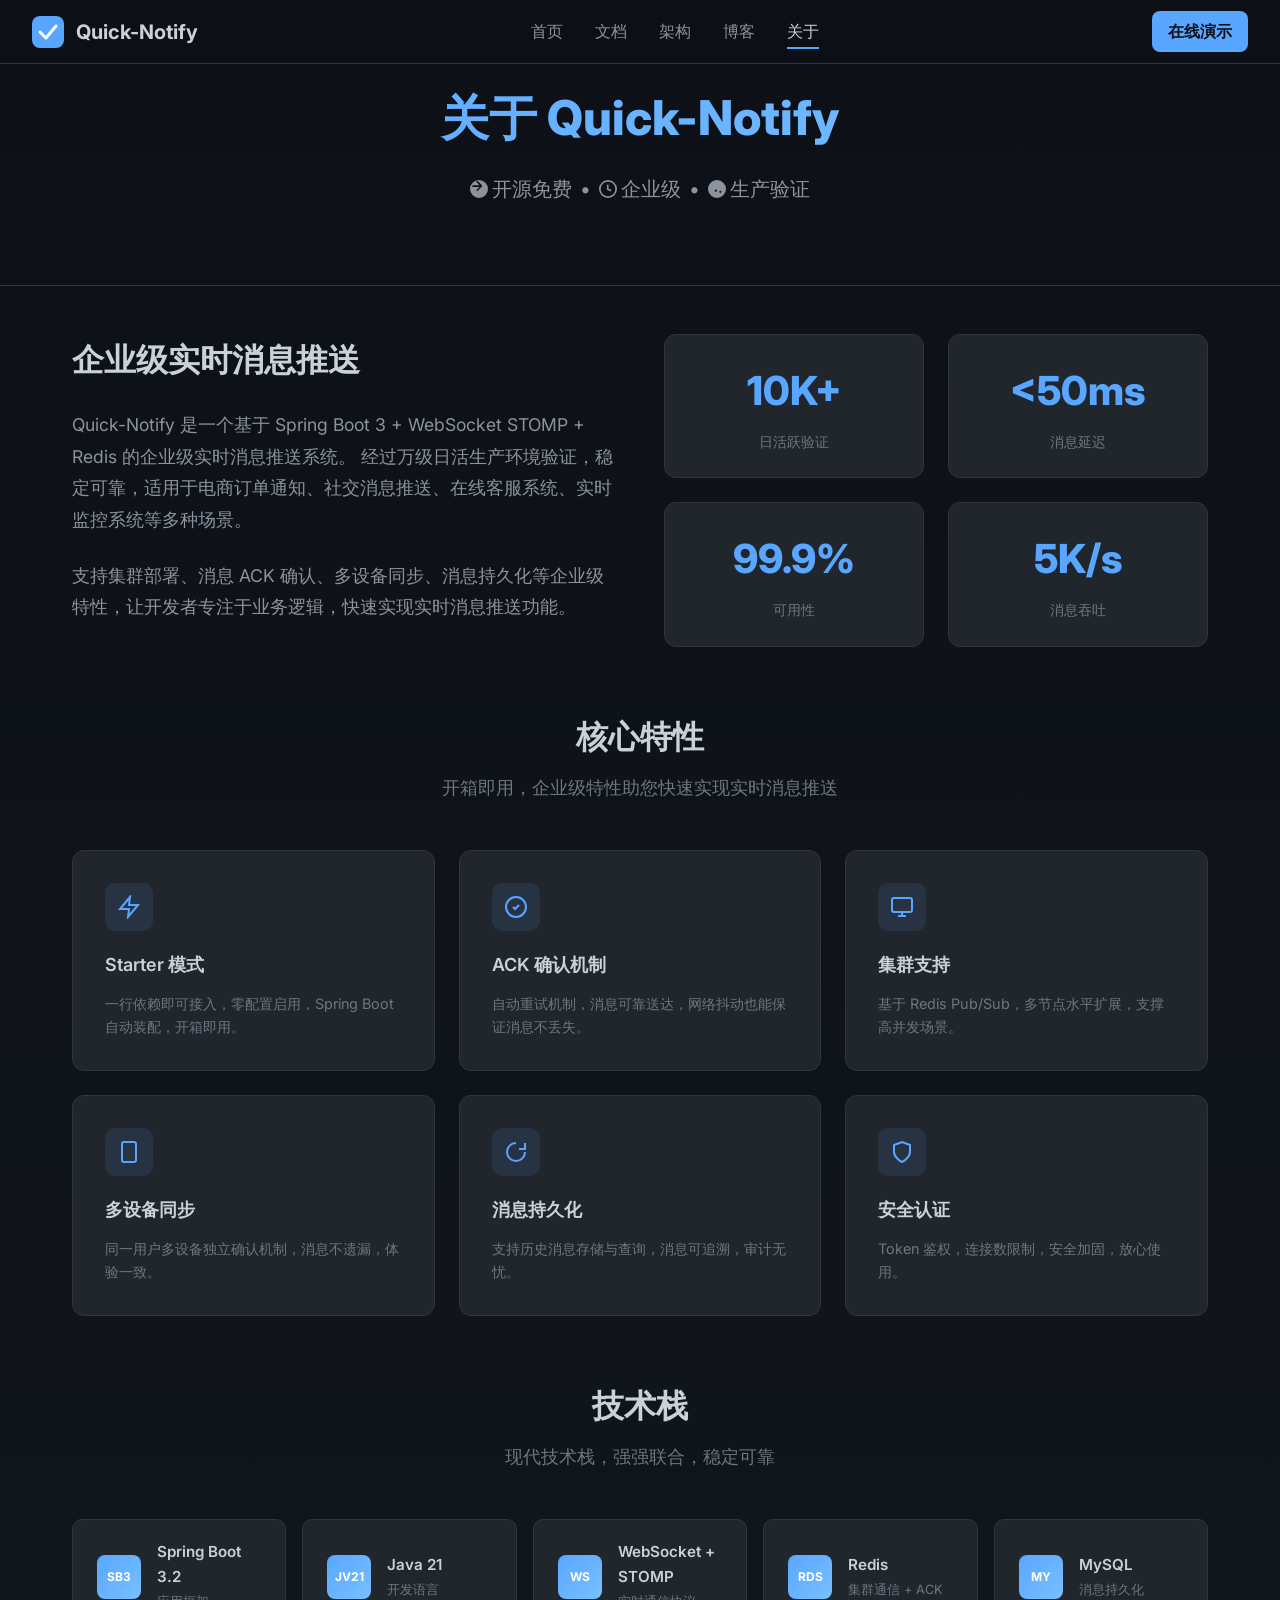
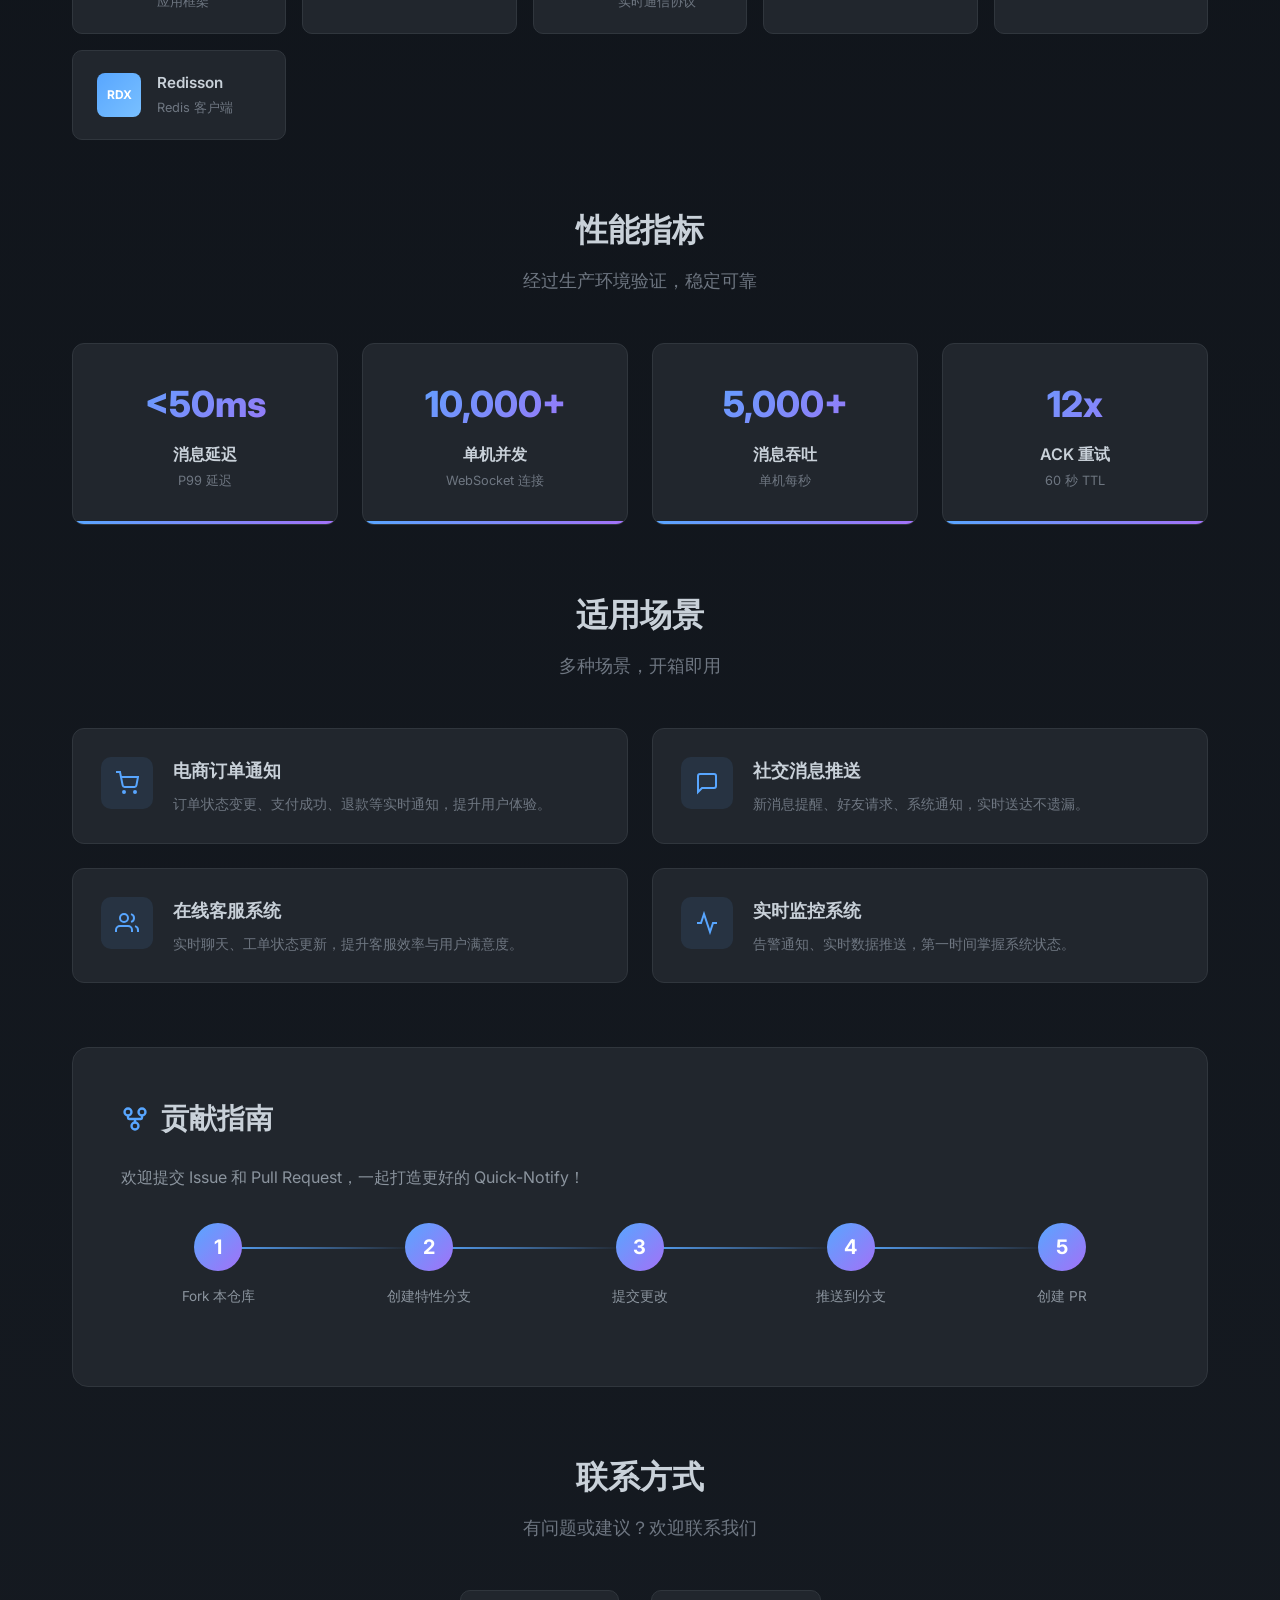
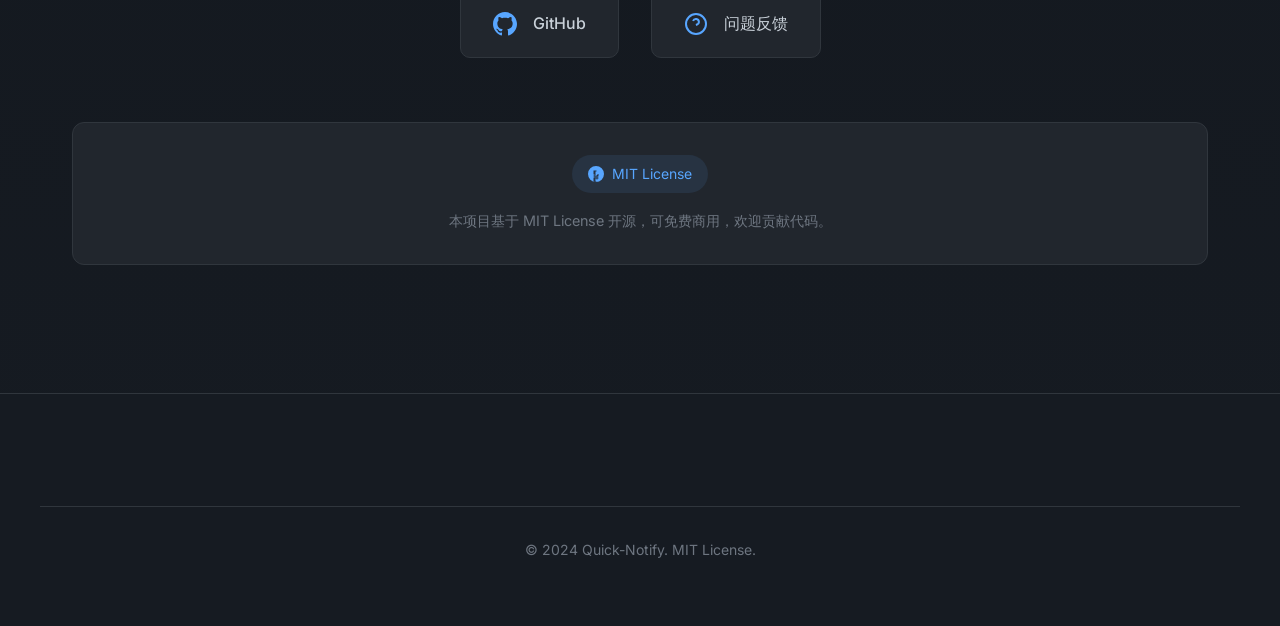
==== website/about.html @ b6212d9e "feat: 官网搭建." ====
<!DOCTYPE html>
<html lang="zh-CN">
<head>
    <meta charset="UTF-8">
    <meta name="viewport" content="width=device-width, initial-scale=1.0">
    <title>关于 - Quick-Notify</title>
    <meta name="description" content="了解 Quick-Notify 项目介绍、技术栈和贡献指南。">
    <link rel="preconnect" href="https://fonts.googleapis.com">
    <link rel="preconnect" href="https://fonts.gstatic.com" crossorigin>
    <link href="https://fonts.googleapis.com/css2?family=Inter:wght@400;500;600;700;800&display=swap" rel="stylesheet">
    <link rel="stylesheet" href="styles.css">
    <style>
        /* About Page Specific Styles */
        .about-hero {
            text-align: center;
            padding: 5rem 2rem;
            background: linear-gradient(135deg, var(--hero-bg) 0%, rgba(88, 166, 255, 0.1) 100%);
            border-bottom: 1px solid var(--border);
            margin-bottom: 3rem;
        }

        .about-hero h1 {
            font-size: 3rem;
            font-weight: 800;
            margin-bottom: 1rem;
            background: linear-gradient(135deg, var(--accent) 0%, #79c0ff 100%);
            -webkit-background-clip: text;
            -webkit-text-fill-color: transparent;
            background-clip: text;
        }

        .about-hero .subtitle {
            font-size: 1.25rem;
            color: var(--text-secondary);
            display: flex;
            align-items: center;
            justify-content: center;
            gap: 0.5rem;
        }

        .about-hero .subtitle span {
            display: inline-flex;
            align-items: center;
            gap: 0.25rem;
        }

        .about-main {
            max-width: 1200px;
            margin: 0 auto;
            padding: 0 2rem 4rem;
        }

        /* Intro Section */
        .intro-section {
            display: grid;
            grid-template-columns: 1fr 1fr;
            gap: 3rem;
            margin-bottom: 4rem;
            align-items: center;
        }

        .intro-text h2 {
            font-size: 2rem;
            font-weight: 700;
            margin-bottom: 1.5rem;
            color: var(--text-primary);
        }

        .intro-text p {
            font-size: 1.1rem;
            line-height: 1.8;
            color: var(--text-secondary);
            margin-bottom: 1.5rem;
        }

        .intro-stats {
            display: grid;
            grid-template-columns: repeat(2, 1fr);
            gap: 1.5rem;
        }

        .stat-card {
            background: var(--card-bg);
            border: 1px solid var(--border);
            border-radius: 12px;
            padding: 1.5rem;
            text-align: center;
            transition: all 0.3s ease;
        }

        .stat-card:hover {
            border-color: var(--accent);
            transform: translateY(-4px);
            box-shadow: 0 8px 30px rgba(0, 0, 0, 0.3);
        }

        .stat-value {
            font-size: 2.5rem;
            font-weight: 800;
            color: var(--accent);
            margin-bottom: 0.5rem;
        }

        .stat-label {
            font-size: 0.875rem;
            color: var(--text-muted);
        }

        /* Section Headers */
        .section-header {
            text-align: center;
            margin-bottom: 3rem;
        }

        .section-header h2 {
            font-size: 2rem;
            font-weight: 700;
            margin-bottom: 0.75rem;
        }

        .section-header p {
            color: var(--text-muted);
            font-size: 1.1rem;
        }

        /* Features Grid */
        .features-grid {
            display: grid;
            grid-template-columns: repeat(auto-fit, minmax(280px, 1fr));
            gap: 1.5rem;
            margin-bottom: 4rem;
        }

        .feature-card {
            background: var(--card-bg);
            border: 1px solid var(--border);
            border-radius: 12px;
            padding: 2rem;
            transition: all 0.3s ease;
            position: relative;
            overflow: hidden;
        }

        .feature-card::before {
            content: '';
            position: absolute;
            top: 0;
            left: 0;
            right: 0;
            height: 3px;
            background: linear-gradient(90deg, var(--accent), #79c0ff);
            opacity: 0;
            transition: opacity 0.3s ease;
        }

        .feature-card:hover {
            border-color: var(--accent);
            transform: translateY(-4px);
            box-shadow: 0 12px 40px rgba(0, 0, 0, 0.3);
        }

        .feature-card:hover::before {
            opacity: 1;
        }

        .feature-icon {
            width: 48px;
            height: 48px;
            border-radius: 10px;
            background: rgba(88, 166, 255, 0.1);
            display: flex;
            align-items: center;
            justify-content: center;
            margin-bottom: 1.25rem;
            color: var(--accent);
        }

        .feature-card h3 {
            font-size: 1.125rem;
            font-weight: 600;
            margin-bottom: 0.75rem;
            color: var(--text-primary);
        }

        .feature-card p {
            font-size: 0.9rem;
            color: var(--text-muted);
            line-height: 1.6;
        }

        /* Tech Stack */
        .tech-section {
            margin-bottom: 4rem;
        }

        .tech-grid {
            display: grid;
            grid-template-columns: repeat(auto-fit, minmax(200px, 1fr));
            gap: 1rem;
        }

        .tech-item {
            display: flex;
            align-items: center;
            gap: 1rem;
            padding: 1.25rem 1.5rem;
            background: var(--card-bg);
            border: 1px solid var(--border);
            border-radius: 10px;
            transition: all 0.2s ease;
        }

        .tech-item:hover {
            border-color: var(--accent);
            background: rgba(88, 166, 255, 0.05);
        }

        .tech-badge {
            width: 44px;
            height: 44px;
            border-radius: 8px;
            display: flex;
            align-items: center;
            justify-content: center;
            font-weight: 700;
            font-size: 0.75rem;
            background: linear-gradient(135deg, var(--accent) 0%, #79c0ff 100%);
            color: white;
        }

        .tech-info {
            flex: 1;
        }

        .tech-name {
            font-weight: 600;
            font-size: 0.95rem;
            color: var(--text-primary);
            margin-bottom: 0.2rem;
        }

        .tech-desc {
            font-size: 0.8rem;
            color: var(--text-muted);
        }

        /* Metrics */
        .metrics-grid {
            display: grid;
            grid-template-columns: repeat(4, 1fr);
            gap: 1.5rem;
            margin-bottom: 4rem;
        }

        .metric-card {
            background: var(--card-bg);
            border: 1px solid var(--border);
            border-radius: 12px;
            padding: 2rem;
            text-align: center;
            position: relative;
            overflow: hidden;
        }

        .metric-card::after {
            content: '';
            position: absolute;
            bottom: 0;
            left: 0;
            right: 0;
            height: 3px;
            background: linear-gradient(90deg, var(--accent), #a371f7);
        }

        .metric-value {
            font-size: 2.25rem;
            font-weight: 800;
            margin-bottom: 0.5rem;
            background: linear-gradient(135deg, var(--accent) 0%, #a371f7 100%);
            -webkit-background-clip: text;
            -webkit-text-fill-color: transparent;
            background-clip: text;
        }

        .metric-label {
            font-size: 1rem;
            font-weight: 600;
            color: var(--text-primary);
            margin-bottom: 0.25rem;
        }

        .metric-desc {
            font-size: 0.8rem;
            color: var(--text-muted);
        }

        /* Use Cases */
        .usecase-grid {
            display: grid;
            grid-template-columns: repeat(2, 1fr);
            gap: 1.5rem;
            margin-bottom: 4rem;
        }

        .usecase-card {
            display: flex;
            gap: 1.25rem;
            padding: 1.75rem;
            background: var(--card-bg);
            border: 1px solid var(--border);
            border-radius: 12px;
            transition: all 0.3s ease;
        }

        .usecase-card:hover {
            border-color: var(--accent);
            transform: translateX(8px);
        }

        .usecase-icon {
            width: 52px;
            height: 52px;
            border-radius: 10px;
            background: rgba(88, 166, 255, 0.1);
            display: flex;
            align-items: center;
            justify-content: center;
            flex-shrink: 0;
            color: var(--accent);
        }

        .usecase-content h3 {
            font-size: 1.1rem;
            font-weight: 600;
            margin-bottom: 0.5rem;
            color: var(--text-primary);
        }

        .usecase-content p {
            font-size: 0.9rem;
            color: var(--text-muted);
            line-height: 1.5;
        }

        /* Contribute Section */
        .contribute-section {
            background: var(--card-bg);
            border: 1px solid var(--border);
            border-radius: 16px;
            padding: 3rem;
            margin-bottom: 4rem;
        }

        .contribute-section h2 {
            font-size: 1.75rem;
            font-weight: 700;
            margin-bottom: 1.5rem;
            display: flex;
            align-items: center;
            gap: 0.75rem;
        }

        .contribute-section h2 svg {
            color: var(--accent);
        }

        .contribute-steps {
            display: grid;
            grid-template-columns: repeat(5, 1fr);
            gap: 1rem;
            margin: 2rem 0;
        }

        .step {
            text-align: center;
            position: relative;
        }

        .step:not(:last-child)::after {
            content: '';
            position: absolute;
            top: 24px;
            right: -50%;
            width: 100%;
            height: 2px;
            background: linear-gradient(90deg, var(--accent), transparent);
        }

        .step-number {
            width: 48px;
            height: 48px;
            border-radius: 50%;
            background: linear-gradient(135deg, var(--accent), #a371f7);
            color: white;
            font-weight: 700;
            font-size: 1.25rem;
            display: flex;
            align-items: center;
            justify-content: center;
            margin: 0 auto 1rem;
            position: relative;
            z-index: 1;
        }

        .step-text {
            font-size: 0.85rem;
            color: var(--text-secondary);
            line-height: 1.4;
        }

        /* Contact */
        .contact-section {
            display: flex;
            justify-content: center;
            gap: 2rem;
            margin-bottom: 4rem;
        }

        .contact-card {
            display: flex;
            align-items: center;
            gap: 1rem;
            padding: 1.25rem 2rem;
            background: var(--card-bg);
            border: 1px solid var(--border);
            border-radius: 10px;
            text-decoration: none;
            transition: all 0.3s ease;
        }

        .contact-card:hover {
            border-color: var(--accent);
            transform: translateY(-4px);
            box-shadow: 0 8px 30px rgba(0, 0, 0, 0.3);
        }

        .contact-card svg {
            color: var(--accent);
            width: 24px;
            height: 24px;
        }

        .contact-card span {
            font-weight: 500;
            color: var(--text-primary);
        }

        /* License */
        .license-section {
            text-align: center;
            padding: 2rem;
            background: var(--card-bg);
            border: 1px solid var(--border);
            border-radius: 12px;
        }

        .license-badge {
            display: inline-flex;
            align-items: center;
            gap: 0.5rem;
            padding: 0.5rem 1rem;
            background: rgba(88, 166, 255, 0.1);
            border-radius: 20px;
            font-size: 0.875rem;
            color: var(--accent);
            margin-bottom: 1rem;
        }

        .license-section p {
            color: var(--text-muted);
            font-size: 0.9rem;
        }

        @media (max-width: 768px) {
            .intro-section {
                grid-template-columns: 1fr;
            }
            .metrics-grid {
                grid-template-columns: repeat(2, 1fr);
            }
            .contribute-steps {
                grid-template-columns: 1fr;
                gap: 1.5rem;
            }
            .step:not(:last-child)::after {
                display: none;
            }
            .usecase-grid {
                grid-template-columns: 1fr;
            }
        }
    </style>
</head>
<body>
    <!-- Navigation -->
    <nav class="navbar">
        <a href="/" class="nav-brand">
            <svg viewBox="0 0 32 32" fill="none" xmlns="http://www.w3.org/2000/svg">
                <rect width="32" height="32" rx="8" fill="#58a6ff"/>
                <path d="M8 16L14 22L24 10" stroke="white" stroke-width="3" stroke-linecap="round" stroke-linejoin="round"/>
            </svg>
            Quick-Notify
        </a>
        <ul class="nav-links">
            <li><a href="/">首页</a></li>
            <li><a href="/docs">文档</a></li>
            <li><a href="/architecture">架构</a></li>
            <li><a href="/blog">博客</a></li>
            <li><a href="/about" class="active">关于</a></li>
        </ul>
        <a href="/demo" class="btn btn-primary nav-cta">在线演示</a>
    </nav>

    <!-- About Hero -->
    <section class="about-hero">
        <h1>关于 Quick-Notify</h1>
        <div class="subtitle">
            <span>
                <svg width="18" height="18" viewBox="0 0 16 16" fill="currentColor">
                    <path d="M8 0a8 8 0 1 1 0 16A8 8 0 0 1 8 0ZM5.78 8.75a.75.75 0 0 0 1.284.53l3.5-3.5a.75.75 0 0 0 0-1.06l-3.5-3.5a.75.75 0 1 0-1.06 1.06l2.47 2.47H2.75a.75.75 0 0 0 0 1.5h5.72l-2.47 2.47a.75.75 0 0 0 .53 1.28Z"/>
                </svg>
                开源免费
            </span>
            <span>•</span>
            <span>
                <svg width="18" height="18" viewBox="0 0 16 16" fill="currentColor">
                    <path d="M8 0a8 8 0 1 1 0 16A8 8 0 0 1 8 0ZM1.5 8a6.5 6.5 0 1 0 13 0 6.5 6.5 0 0 0-13 0Zm7-3.25v2.992l2.028.812a.75.75 0 0 1-.557 1.392l-2.5-1A.751.751 0 0 1 7 8.25v-3.5a.75.75 0 0 1 1.5 0Z"/>
                </svg>
                企业级
            </span>
            <span>•</span>
            <span>
                <svg width="18" height="18" viewBox="0 0 16 16" fill="currentColor">
                    <path d="M8 8a1.5 1.5 0 1 0 0-3 1.5 1.5 0 0 0 0 3ZM8 0a8 8 0 1 0 0 16A8 8 0 0 0 8 0Zm-2 9.5a1 1 0 1 1 2 0 1 1 0 0 1-2 0Zm5 2a1 1 0 1 1 0-2 1 1 0 0 1 0 2Z"/>
                </svg>
                生产验证
            </span>
        </div>
    </section>

    <div class="about-main">
        <!-- Project Introduction -->
        <section class="intro-section">
            <div class="intro-text">
                <h2>企业级实时消息推送</h2>
                <p>
                    Quick-Notify 是一个基于 Spring Boot 3 + WebSocket STOMP + Redis 的企业级实时消息推送系统。
                    经过万级日活生产环境验证，稳定可靠，适用于电商订单通知、社交消息推送、在线客服系统、实时监控系统等多种场景。
                </p>
                <p>
                    支持集群部署、消息 ACK 确认、多设备同步、消息持久化等企业级特性，让开发者专注于业务逻辑，快速实现实时消息推送功能。
                </p>
            </div>
            <div class="intro-stats">
                <div class="stat-card">
                    <div class="stat-value">10K+</div>
                    <div class="stat-label">日活跃验证</div>
                </div>
                <div class="stat-card">
                    <div class="stat-value">&lt;50ms</div>
                    <div class="stat-label">消息延迟</div>
                </div>
                <div class="stat-card">
                    <div class="stat-value">99.9%</div>
                    <div class="stat-label">可用性</div>
                </div>
                <div class="stat-card">
                    <div class="stat-value">5K/s</div>
                    <div class="stat-label">消息吞吐</div>
                </div>
            </div>
        </section>

        <!-- Core Features -->
        <section class="section-header">
            <h2>核心特性</h2>
            <p>开箱即用，企业级特性助您快速实现实时消息推送</p>
        </section>
        <div class="features-grid">
            <div class="feature-card">
                <div class="feature-icon">
                    <svg width="24" height="24" viewBox="0 0 24 24" fill="none" stroke="currentColor" stroke-width="2">
                        <path d="M13 2L3 14h9l-1 8 10-12h-9l1-8z"/>
                    </svg>
                </div>
                <h3>Starter 模式</h3>
                <p>一行依赖即可接入，零配置启用，Spring Boot 自动装配，开箱即用。</p>
            </div>
            <div class="feature-card">
                <div class="feature-icon">
                    <svg width="24" height="24" viewBox="0 0 24 24" fill="none" stroke="currentColor" stroke-width="2">
                        <path d="M9 12l2 2 4-4"/>
                        <circle cx="12" cy="12" r="10"/>
                    </svg>
                </div>
                <h3>ACK 确认机制</h3>
                <p>自动重试机制，消息可靠送达，网络抖动也能保证消息不丢失。</p>
            </div>
            <div class="feature-card">
                <div class="feature-icon">
                    <svg width="24" height="24" viewBox="0 0 24 24" fill="none" stroke="currentColor" stroke-width="2">
                        <rect x="2" y="3" width="20" height="14" rx="2"/>
                        <path d="M8 21h8M12 17v4"/>
                    </svg>
                </div>
                <h3>集群支持</h3>
                <p>基于 Redis Pub/Sub，多节点水平扩展，支撑高并发场景。</p>
            </div>
            <div class="feature-card">
                <div class="feature-icon">
                    <svg width="24" height="24" viewBox="0 0 24 24" fill="none" stroke="currentColor" stroke-width="2">
                        <rect x="5" y="2" width="14" height="20" rx="2"/>
                        <path d="M12 18h.01"/>
                    </svg>
                </div>
                <h3>多设备同步</h3>
                <p>同一用户多设备独立确认机制，消息不遗漏，体验一致。</p>
            </div>
            <div class="feature-card">
                <div class="feature-icon">
                    <svg width="24" height="24" viewBox="0 0 24 24" fill="none" stroke="currentColor" stroke-width="2">
                        <path d="M21 12a9 9 0 1 1-9-9"/>
                        <path d="M21 3v6h-6"/>
                    </svg>
                </div>
                <h3>消息持久化</h3>
                <p>支持历史消息存储与查询，消息可追溯，审计无忧。</p>
            </div>
            <div class="feature-card">
                <div class="feature-icon">
                    <svg width="24" height="24" viewBox="0 0 24 24" fill="none" stroke="currentColor" stroke-width="2">
                        <path d="M12 22s8-4 8-10V5l-8-3-8 3v7c0 6 8 10 8 10z"/>
                    </svg>
                </div>
                <h3>安全认证</h3>
                <p>Token 鉴权，连接数限制，安全加固，放心使用。</p>
            </div>
        </div>

        <!-- Tech Stack -->
        <section class="tech-section">
            <section class="section-header">
                <h2>技术栈</h2>
                <p>现代技术栈，强强联合，稳定可靠</p>
            </section>
            <div class="tech-grid">
                <div class="tech-item">
                    <div class="tech-badge">SB3</div>
                    <div class="tech-info">
                        <div class="tech-name">Spring Boot 3.2</div>
                        <div class="tech-desc">应用框架</div>
                    </div>
                </div>
                <div class="tech-item">
                    <div class="tech-badge">JV21</div>
                    <div class="tech-info">
                        <div class="tech-name">Java 21</div>
                        <div class="tech-desc">开发语言</div>
                    </div>
                </div>
                <div class="tech-item">
                    <div class="tech-badge">WS</div>
                    <div class="tech-info">
                        <div class="tech-name">WebSocket + STOMP</div>
                        <div class="tech-desc">实时通信协议</div>
                    </div>
                </div>
                <div class="tech-item">
                    <div class="tech-badge">RDS</div>
                    <div class="tech-info">
                        <div class="tech-name">Redis</div>
                        <div class="tech-desc">集群通信 + ACK</div>
                    </div>
                </div>
                <div class="tech-item">
                    <div class="tech-badge">MY</div>
                    <div class="tech-info">
                        <div class="tech-name">MySQL</div>
                        <div class="tech-desc">消息持久化</div>
                    </div>
                </div>
                <div class="tech-item">
                    <div class="tech-badge">RDX</div>
                    <div class="tech-info">
                        <div class="tech-name">Redisson</div>
                        <div class="tech-desc">Redis 客户端</div>
                    </div>
                </div>
            </div>
        </section>

        <!-- Performance Metrics -->
        <section class="section-header">
            <h2>性能指标</h2>
            <p>经过生产环境验证，稳定可靠</p>
        </section>
        <div class="metrics-grid">
            <div class="metric-card">
                <div class="metric-value">&lt;50ms</div>
                <div class="metric-label">消息延迟</div>
                <div class="metric-desc">P99 延迟</div>
            </div>
            <div class="metric-card">
                <div class="metric-value">10,000+</div>
                <div class="metric-label">单机并发</div>
                <div class="metric-desc">WebSocket 连接</div>
            </div>
            <div class="metric-card">
                <div class="metric-value">5,000+</div>
                <div class="metric-label">消息吞吐</div>
                <div class="metric-desc">单机每秒</div>
            </div>
            <div class="metric-card">
                <div class="metric-value">12x</div>
                <div class="metric-label">ACK 重试</div>
                <div class="metric-desc">60 秒 TTL</div>
            </div>
        </div>

        <!-- Use Cases -->
        <section class="section-header">
            <h2>适用场景</h2>
            <p>多种场景，开箱即用</p>
        </section>
        <div class="usecase-grid">
            <div class="usecase-card">
                <div class="usecase-icon">
                    <svg width="24" height="24" viewBox="0 0 24 24" fill="none" stroke="currentColor" stroke-width="2">
                        <circle cx="9" cy="21" r="1"/><circle cx="20" cy="21" r="1"/>
                        <path d="M1 1h4l2.68 13.39a2 2 0 0 0 2 1.61h9.72a2 2 0 0 0 2-1.61L23 6H6"/>
                    </svg>
                </div>
                <div class="usecase-content">
                    <h3>电商订单通知</h3>
                    <p>订单状态变更、支付成功、退款等实时通知，提升用户体验。</p>
                </div>
            </div>
            <div class="usecase-card">
                <div class="usecase-icon">
                    <svg width="24" height="24" viewBox="0 0 24 24" fill="none" stroke="currentColor" stroke-width="2">
                        <path d="M21 15a2 2 0 0 1-2 2H7l-4 4V5a2 2 0 0 1 2-2h14a2 2 0 0 1 2 2z"/>
                    </svg>
                </div>
                <div class="usecase-content">
                    <h3>社交消息推送</h3>
                    <p>新消息提醒、好友请求、系统通知，实时送达不遗漏。</p>
                </div>
            </div>
            <div class="usecase-card">
                <div class="usecase-icon">
                    <svg width="24" height="24" viewBox="0 0 24 24" fill="none" stroke="currentColor" stroke-width="2">
                        <path d="M17 21v-2a4 4 0 0 0-4-4H5a4 4 0 0 0-4 4v2"/>
                        <circle cx="9" cy="7" r="4"/>
                        <path d="M23 21v-2a4 4 0 0 0-3-3.87"/>
                        <path d="M16 3.13a4 4 0 0 1 0 7.75"/>
                    </svg>
                </div>
                <div class="usecase-content">
                    <h3>在线客服系统</h3>
                    <p>实时聊天、工单状态更新，提升客服效率与用户满意度。</p>
                </div>
            </div>
            <div class="usecase-card">
                <div class="usecase-icon">
                    <svg width="24" height="24" viewBox="0 0 24 24" fill="none" stroke="currentColor" stroke-width="2">
                        <path d="M22 12h-4l-3 9L9 3l-3 9H2"/>
                    </svg>
                </div>
                <div class="usecase-content">
                    <h3>实时监控系统</h3>
                    <p>告警通知、实时数据推送，第一时间掌握系统状态。</p>
                </div>
            </div>
        </div>

        <!-- Contribute -->
        <section class="contribute-section" id="contributing">
            <h2>
                <svg width="28" height="28" viewBox="0 0 24 24" fill="none" stroke="currentColor" stroke-width="2">
                    <circle cx="12" cy="18" r="3"/><circle cx="6" cy="6" r="3"/><circle cx="18" cy="6" r="3"/>
                    <path d="M18 9v2c0 .6-.4 1-1 1H7c-.6 0-1-.4-1-1V9"/>
                    <path d="M12 12v3"/>
                </svg>
                贡献指南
            </h2>
            <p style="color: var(--text-secondary); margin-bottom: 1rem;">欢迎提交 Issue 和 Pull Request，一起打造更好的 Quick-Notify！</p>
            <div class="contribute-steps">
                <div class="step">
                    <div class="step-number">1</div>
                    <div class="step-text">Fork 本仓库</div>
                </div>
                <div class="step">
                    <div class="step-number">2</div>
                    <div class="step-text">创建特性分支</div>
                </div>
                <div class="step">
                    <div class="step-number">3</div>
                    <div class="step-text">提交更改</div>
                </div>
                <div class="step">
                    <div class="step-number">4</div>
                    <div class="step-text">推送到分支</div>
                </div>
                <div class="step">
                    <div class="step-number">5</div>
                    <div class="step-text">创建 PR</div>
                </div>
            </div>
        </section>

        <!-- Contact -->
        <section class="section-header">
            <h2 id="contact">联系方式</h2>
            <p>有问题或建议？欢迎联系我们</p>
        </section>
        <div class="contact-section">
            <a href="https://github.com/your-repo/quick-notify" class="contact-card" target="_blank">
                <svg viewBox="0 0 24 24" fill="currentColor">
                    <path d="M12 0c-6.626 0-12 5.373-12 12 0 5.302 3.438 9.8 8.207 11.387.599.111.793-.261.793-.577v-2.234c-3.338.726-4.033-1.416-4.033-1.416-.546-1.387-1.333-1.756-1.333-1.756-1.089-.745.083-.729.083-.729 1.205.084 1.839 1.237 1.839 1.237 1.07 1.834 2.807 1.304 3.492.997.107-.775.418-1.305.762-1.604-2.665-.305-5.467-1.334-5.467-5.931 0-1.311.469-2.381 1.236-3.221-.124-.303-.535-1.524.117-3.176 0 0 1.008-.322 3.301 1.23.957-.266 1.983-.399 3.003-.404 1.02.005 2.047.138 3.006.404 2.291-1.552 3.297-1.23 3.297-1.23.653 1.653.242 2.874.118 3.176.77.84 1.235 1.911 1.235 3.221 0 4.609-2.807 5.624-5.479 5.921.43.372.823 1.102.823 2.222v3.293c0 .319.192.694.801.576 4.765-1.589 8.199-6.086 8.199-11.386 0-6.627-5.373-12-12-12z"/>
                </svg>
                <span>GitHub</span>
            </a>
            <a href="https://github.com/your-repo/quick-notify/issues" class="contact-card" target="_blank">
                <svg viewBox="0 0 24 24" fill="none" stroke="currentColor" stroke-width="2">
                    <circle cx="12" cy="12" r="10"/>
                    <path d="M9.09 9a3 3 0 0 1 5.83 1c0 2-3 3-3 3"/>
                    <path d="M12 17h.01"/>
                </svg>
                <span>问题反馈</span>
            </a>
        </div>

        <!-- License -->
        <section class="license-section">
            <div class="license-badge">
                <svg width="16" height="16" viewBox="0 0 16 16" fill="currentColor">
                    <path d="M8 0a8 8 0 1 1 0 16A8 8 0 0 1 8 0ZM6.5 4.5h-1v4h1v1h-1v1h1v1h-1v4h1v1h2v-1h-1v-4h1v-1h-1v-1h1v-1h-1v-1h1V4.5h-1v1h1v4h-1V4.5Zm1 7v1h1v1h1v-1h1v-1h-1v-1h1V8h-1v1h-1v1h-1v1Z"/>
                </svg>
                MIT License
            </div>
            <p>本项目基于 MIT License 开源，可免费商用，欢迎贡献代码。</p>
        </section>
    </div>

    <!-- Footer -->
    <footer class="footer">
        <div class="footer-bottom">
            <p>© 2024 Quick-Notify. MIT License.</p>
        </div>
    </footer>
</body>
</html>
---- website/styles.css ----
/* Quick-Notify Website Styles */

/* ========== Variables ========== */
:root {
    --primary: #0d1117;
    --secondary: #161b22;
    --accent: #58a6ff;
    --accent-hover: #79b8ff;
    --text-primary: #c9d1d9;
    --text-secondary: #8b949e;
    --text-muted: #6e7681;
    --border: #30363d;
    --success: #3fb950;
    --warning: #d29922;
    --error: #f85149;
    --gradient-start: #0d1117;
    --gradient-end: #161b22;
    --card-bg: #21262d;
    --code-bg: #0d1117;
}

/* ========== Reset ========== */
*, *::before, *::after {
    box-sizing: border-box;
    margin: 0;
    padding: 0;
}

html {
    scroll-behavior: smooth;
}

body {
    font-family: 'Inter', -apple-system, BlinkMacSystemFont, 'Segoe UI', Roboto, sans-serif;
    background: linear-gradient(180deg, var(--primary) 0%, var(--secondary) 100%);
    color: var(--text-primary);
    line-height: 1.6;
    min-height: 100vh;
}

a {
    color: var(--accent);
    text-decoration: none;
    transition: color 0.2s;
}

a:hover {
    color: var(--accent-hover);
}

/* ========== Navigation ========== */
.navbar {
    position: fixed;
    top: 0;
    left: 0;
    right: 0;
    height: 64px;
    background: rgba(13, 17, 23, 0.95);
    backdrop-filter: blur(10px);
    border-bottom: 1px solid var(--border);
    display: flex;
    align-items: center;
    justify-content: space-between;
    padding: 0 2rem;
    z-index: 1000;
}

.nav-brand {
    display: flex;
    align-items: center;
    gap: 0.75rem;
    font-size: 1.25rem;
    font-weight: 700;
    color: var(--text-primary);
}

.nav-brand svg {
    width: 32px;
    height: 32px;
}

.nav-links {
    display: flex;
    gap: 2rem;
    list-style: none;
}

.nav-links a {
    color: var(--text-secondary);
    font-weight: 500;
    padding: 0.5rem 0;
    position: relative;
}

.nav-links a:hover,
.nav-links a.active {
    color: var(--text-primary);
}

.nav-links a::after {
    content: '';
    position: absolute;
    bottom: 0;
    left: 0;
    width: 0;
    height: 2px;
    background: var(--accent);
    transition: width 0.2s;
}

.nav-links a:hover::after,
.nav-links a.active::after {
    width: 100%;
}

.nav-cta {
    background: var(--accent);
    color: var(--primary) !important;
    padding: 0.5rem 1rem !important;
    border-radius: 6px;
}

.nav-cta::after {
    display: none !important;
}

.nav-cta:hover {
    background: var(--accent-hover);
}

/* ========== Hero Section ========== */
.hero {
    min-height: 100vh;
    display: flex;
    flex-direction: column;
    align-items: center;
    justify-content: center;
    text-align: center;
    padding: 6rem 2rem 4rem;
    position: relative;
    overflow: hidden;
}

.hero::before {
    content: '';
    position: absolute;
    top: 0;
    left: 50%;
    transform: translateX(-50%);
    width: 800px;
    height: 800px;
    background: radial-gradient(circle, rgba(88, 166, 255, 0.1) 0%, transparent 70%);
    pointer-events: none;
}

.hero-badge {
    display: inline-flex;
    align-items: center;
    gap: 0.5rem;
    background: rgba(88, 166, 255, 0.1);
    border: 1px solid rgba(88, 166, 255, 0.3);
    padding: 0.5rem 1rem;
    border-radius: 50px;
    font-size: 0.875rem;
    color: var(--accent);
    margin-bottom: 2rem;
}

.hero-badge svg {
    width: 16px;
    height: 16px;
}

.hero-title {
    font-size: 4rem;
    font-weight: 800;
    line-height: 1.1;
    margin-bottom: 1.5rem;
    background: linear-gradient(135deg, #fff 0%, #8b949e 100%);
    -webkit-background-clip: text;
    -webkit-text-fill-color: transparent;
    background-clip: text;
}

.hero-subtitle {
    font-size: 1.5rem;
    color: var(--text-secondary);
    max-width: 600px;
    margin-bottom: 2.5rem;
}

.hero-buttons {
    display: flex;
    gap: 1rem;
    flex-wrap: wrap;
    justify-content: center;
}

.btn {
    display: inline-flex;
    align-items: center;
    gap: 0.5rem;
    padding: 0.875rem 1.5rem;
    border-radius: 8px;
    font-weight: 600;
    font-size: 1rem;
    transition: all 0.2s;
    cursor: pointer;
    border: none;
}

.btn-primary {
    background: var(--accent);
    color: var(--primary);
}

.btn-primary:hover {
    background: var(--accent-hover);
    transform: translateY(-2px);
    box-shadow: 0 4px 20px rgba(88, 166, 255, 0.3);
}

.btn-secondary {
    background: var(--card-bg);
    color: var(--text-primary);
    border: 1px solid var(--border);
}

.btn-secondary:hover {
    border-color: var(--accent);
    transform: translateY(-2px);
}

.hero-stats {
    display: flex;
    gap: 3rem;
    margin-top: 4rem;
    padding-top: 2rem;
    border-top: 1px solid var(--border);
}

.stat {
    text-align: center;
}

.stat-value {
    font-size: 2rem;
    font-weight: 700;
    color: var(--accent);
}

.stat-label {
    font-size: 0.875rem;
    color: var(--text-secondary);
}

/* ========== Features Section ========== */
.section {
    padding: 6rem 2rem;
}

.section-header {
    text-align: center;
    max-width: 800px;
    margin: 0 auto 4rem;
}

.section-title {
    font-size: 2.5rem;
    font-weight: 700;
    margin-bottom: 1rem;
}

.section-subtitle {
    font-size: 1.125rem;
    color: var(--text-secondary);
}

.features-grid {
    display: grid;
    grid-template-columns: repeat(auto-fit, minmax(300px, 1fr));
    gap: 1.5rem;
    max-width: 1200px;
    margin: 0 auto;
}

.feature-card {
    background: var(--card-bg);
    border: 1px solid var(--border);
    border-radius: 12px;
    padding: 2rem;
    transition: all 0.3s;
}

.feature-card:hover {
    border-color: var(--accent);
    transform: translateY(-4px);
    box-shadow: 0 8px 30px rgba(0, 0, 0, 0.3);
}

.feature-icon {
    width: 48px;
    height: 48px;
    background: rgba(88, 166, 255, 0.1);
    border-radius: 10px;
    display: flex;
    align-items: center;
    justify-content: center;
    margin-bottom: 1.5rem;
}

.feature-icon svg {
    width: 24px;
    height: 24px;
    color: var(--accent);
}

.feature-title {
    font-size: 1.25rem;
    font-weight: 600;
    margin-bottom: 0.75rem;
}

.feature-desc {
    color: var(--text-secondary);
    font-size: 0.9375rem;
}

/* ========== Code Block ========== */
.code-block {
    background: var(--code-bg);
    border: 1px solid var(--border);
    border-radius: 12px;
    overflow: hidden;
    margin: 2rem 0;
}

.code-header {
    display: flex;
    align-items: center;
    justify-content: space-between;
    padding: 0.75rem 1rem;
    background: rgba(255, 255, 255, 0.05);
    border-bottom: 1px solid var(--border);
}

.code-lang {
    font-size: 0.75rem;
    color: var(--text-muted);
    text-transform: uppercase;
}

.code-copy {
    background: none;
    border: none;
    color: var(--text-muted);
    cursor: pointer;
    padding: 0.25rem 0.5rem;
    border-radius: 4px;
    transition: all 0.2s;
}

.code-copy:hover {
    background: rgba(255, 255, 255, 0.1);
    color: var(--text-primary);
}

.code-content {
    padding: 1.5rem;
    overflow-x: auto;
}

.code-content pre {
    margin: 0;
    font-family: 'Fira Code', 'Monaco', monospace;
    font-size: 0.875rem;
    line-height: 1.7;
}

.code-content code {
    color: var(--text-primary);
}

.code-content .keyword { color: #ff7b72; }
.code-content .string { color: #a5d6ff; }
.code-content .comment { color: #8b949e; }
.code-content .function { color: #d2a8ff; }
.code-content .variable { color: #ffa657; }

/* ========== Architecture Section ========== */
.arch-diagram {
    background: var(--card-bg);
    border: 1px solid var(--border);
    border-radius: 12px;
    padding: 2rem;
    margin: 2rem 0;
}

.arch-diagram svg {
    width: 100%;
    max-width: 800px;
    display: block;
    margin: 0 auto;
}

/* ========== Blog ========== */
.blog-grid {
    display: grid;
    grid-template-columns: repeat(auto-fit, minmax(350px, 1fr));
    gap: 2rem;
    max-width: 1200px;
    margin: 0 auto;
}

.blog-card {
    background: var(--card-bg);
    border: 1px solid var(--border);
    border-radius: 12px;
    overflow: hidden;
    transition: all 0.3s;
}

.blog-card:hover {
    border-color: var(--accent);
    transform: translateY(-4px);
}

.blog-image {
    width: 100%;
    height: 200px;
    background: linear-gradient(135deg, var(--accent) 0%, #1f6feb 100%);
    opacity: 0.8;
}

.blog-content {
    padding: 1.5rem;
}

.blog-meta {
    display: flex;
    align-items: center;
    gap: 1rem;
    margin-bottom: 1rem;
    font-size: 0.875rem;
    color: var(--text-muted);
}

.blog-tag {
    background: rgba(88, 166, 255, 0.1);
    color: var(--accent);
    padding: 0.25rem 0.5rem;
    border-radius: 4px;
    font-size: 0.75rem;
}

.blog-title {
    font-size: 1.25rem;
    font-weight: 600;
    margin-bottom: 0.75rem;
    line-height: 1.4;
}

.blog-excerpt {
    color: var(--text-secondary);
    font-size: 0.9375rem;
    margin-bottom: 1rem;
}

/* ========== Docs ========== */
.docs-layout {
    display: grid;
    grid-template-columns: 250px 1fr;
    gap: 2rem;
    max-width: 1200px;
    margin: 0 auto;
    padding: 2rem;
}

.docs-sidebar {
    position: sticky;
    top: 80px;
    height: fit-content;
}

.docs-nav {
    list-style: none;
}

.docs-nav > li {
    margin-bottom: 0.5rem;
}

.docs-nav a {
    display: block;
    padding: 0.5rem 1rem;
    color: var(--text-secondary);
    border-radius: 6px;
    transition: all 0.2s;
}

.docs-nav a:hover {
    background: rgba(255, 255, 255, 0.05);
    color: var(--text-primary);
}

.docs-nav a.active {
    background: rgba(88, 166, 255, 0.1);
    color: var(--accent);
}

.docs-content {
    max-width: 800px;
}

.docs-section {
    margin-bottom: 3rem;
}

.docs-section h2 {
    font-size: 1.75rem;
    font-weight: 700;
    margin-bottom: 1rem;
    padding-bottom: 0.5rem;
    border-bottom: 1px solid var(--border);
}

.docs-section h3 {
    font-size: 1.25rem;
    font-weight: 600;
    margin: 1.5rem 0 1rem;
}

.docs-section p {
    color: var(--text-secondary);
    margin-bottom: 1rem;
}

.docs-section ul {
    list-style: none;
    margin-bottom: 1rem;
}

.docs-section ul li {
    padding: 0.5rem 0;
    padding-left: 1.5rem;
    position: relative;
    color: var(--text-secondary);
}

.docs-section ul li::before {
    content: '→';
    position: absolute;
    left: 0;
    color: var(--accent);
}

/* ========== Table ========== */
.table-wrapper {
    overflow-x: auto;
    margin: 1.5rem 0;
}

table {
    width: 100%;
    border-collapse: collapse;
    background: var(--card-bg);
    border-radius: 8px;
    overflow: hidden;
}

th, td {
    padding: 1rem;
    text-align: left;
    border-bottom: 1px solid var(--border);
}

th {
    background: rgba(255, 255, 255, 0.05);
    font-weight: 600;
    font-size: 0.875rem;
    text-transform: uppercase;
    color: var(--text-muted);
}

tr:last-child td {
    border-bottom: none;
}

tr:hover td {
    background: rgba(255, 255, 255, 0.02);
}

/* ========== Footer ========== */
.footer {
    background: var(--secondary);
    border-top: 1px solid var(--border);
    padding: 4rem 2rem;
    margin-top: 4rem;
}

.footer-content {
    max-width: 1200px;
    margin: 0 auto;
    display: grid;
    grid-template-columns: 2fr 1fr 1fr 1fr;
    gap: 3rem;
}

.footer-brand {
    max-width: 300px;
}

.footer-brand p {
    color: var(--text-secondary);
    margin-top: 1rem;
    font-size: 0.9375rem;
}

.footer-links h4 {
    font-size: 0.875rem;
    text-transform: uppercase;
    color: var(--text-muted);
    margin-bottom: 1rem;
}

.footer-links ul {
    list-style: none;
}

.footer-links li {
    margin-bottom: 0.5rem;
}

.footer-links a {
    color: var(--text-secondary);
    font-size: 0.9375rem;
}

.footer-links a:hover {
    color: var(--accent);
}

.footer-bottom {
    max-width: 1200px;
    margin: 3rem auto 0;
    padding-top: 2rem;
    border-top: 1px solid var(--border);
    text-align: center;
    color: var(--text-muted);
    font-size: 0.875rem;
}

/* ========== Demo ========== */
.demo-container {
    max-width: 1000px;
    margin: 0 auto;
    padding: 2rem;
}

.demo-panel {
    background: var(--card-bg);
    border: 1px solid var(--border);
    border-radius: 12px;
    overflow: hidden;
    margin-bottom: 2rem;
}

.demo-header {
    display: flex;
    align-items: center;
    justify-content: space-between;
    padding: 1rem 1.5rem;
    background: rgba(255, 255, 255, 0.05);
    border-bottom: 1px solid var(--border);
}

.demo-title {
    font-weight: 600;
}

.demo-body {
    padding: 1.5rem;
}

.demo-controls {
    display: flex;
    gap: 1rem;
    flex-wrap: wrap;
    margin-bottom: 1.5rem;
}

.demo-controls input {
    flex: 1;
    min-width: 200px;
    padding: 0.75rem 1rem;
    background: var(--code-bg);
    border: 1px solid var(--border);
    border-radius: 6px;
    color: var(--text-primary);
    font-size: 0.9375rem;
}

.demo-controls input:focus {
    outline: none;
    border-color: var(--accent);
}

.demo-messages {
    height: 400px;
    overflow-y: auto;
    background: var(--code-bg);
    border: 1px solid var(--border);
    border-radius: 8px;
    padding: 1rem;
    font-family: 'Fira Code', monospace;
    font-size: 0.875rem;
}

.message {
    padding: 0.5rem;
    border-radius: 4px;
    margin-bottom: 0.5rem;
}

.message.sent {
    background: rgba(88, 166, 255, 0.1);
    border-left: 3px solid var(--accent);
}

.message.received {
    background: rgba(63, 185, 80, 0.1);
    border-left: 3px solid var(--success);
}

.message .time {
    color: var(--text-muted);
    font-size: 0.75rem;
}

/* ========== About ========== */
.about-hero {
    text-align: center;
    padding: 4rem 2rem;
}

.about-content {
    max-width: 800px;
    margin: 0 auto;
}

.team-grid {
    display: grid;
    grid-template-columns: repeat(auto-fit, minmax(200px, 1fr));
    gap: 2rem;
    margin-top: 3rem;
}

.team-member {
    text-align: center;
}

.team-avatar {
    width: 120px;
    height: 120px;
    border-radius: 50%;
    background: var(--card-bg);
    border: 2px solid var(--border);
    margin: 0 auto 1rem;
    display: flex;
    align-items: center;
    justify-content: center;
    font-size: 2rem;
    color: var(--accent);
}

.team-name {
    font-weight: 600;
    margin-bottom: 0.25rem;
}

.team-role {
    color: var(--text-muted);
    font-size: 0.875rem;
}

/* ========== Responsive ========== */
@media (max-width: 768px) {
    .hero-title {
        font-size: 2.5rem;
    }

    .hero-stats {
        flex-direction: column;
        gap: 1.5rem;
    }

    .nav-links {
        display: none;
    }

    .docs-layout {
        grid-template-columns: 1fr;
    }

    .footer-content {
        grid-template-columns: 1fr 1fr;
    }

    .features-grid,
    .blog-grid {
        grid-template-columns: 1fr;
    }
}

/* ========== Animations ========== */
@keyframes fadeIn {
    from { opacity: 0; transform: translateY(20px); }
    to { opacity: 1; transform: translateY(0); }
}

.hero > * {
    animation: fadeIn 0.6s ease-out forwards;
}

.hero > *:nth-child(2) { animation-delay: 0.1s; }
.hero > *:nth-child(3) { animation-delay: 0.2s; }
.hero > *:nth-child(4) { animation-delay: 0.3s; }
.hero > *:nth-child(5) { animation-delay: 0.4s; }

/* ========== Utility ========== */
.container {
    max-width: 1200px;
    margin: 0 auto;
    padding: 0 2rem;
}

.text-center { text-align: center; }
.mt-2 { margin-top: 2rem; }
.mt-4 { margin-top: 4rem; }
.mb-2 { margin-bottom: 2rem; }
.mb-4 { margin-bottom: 4rem; }
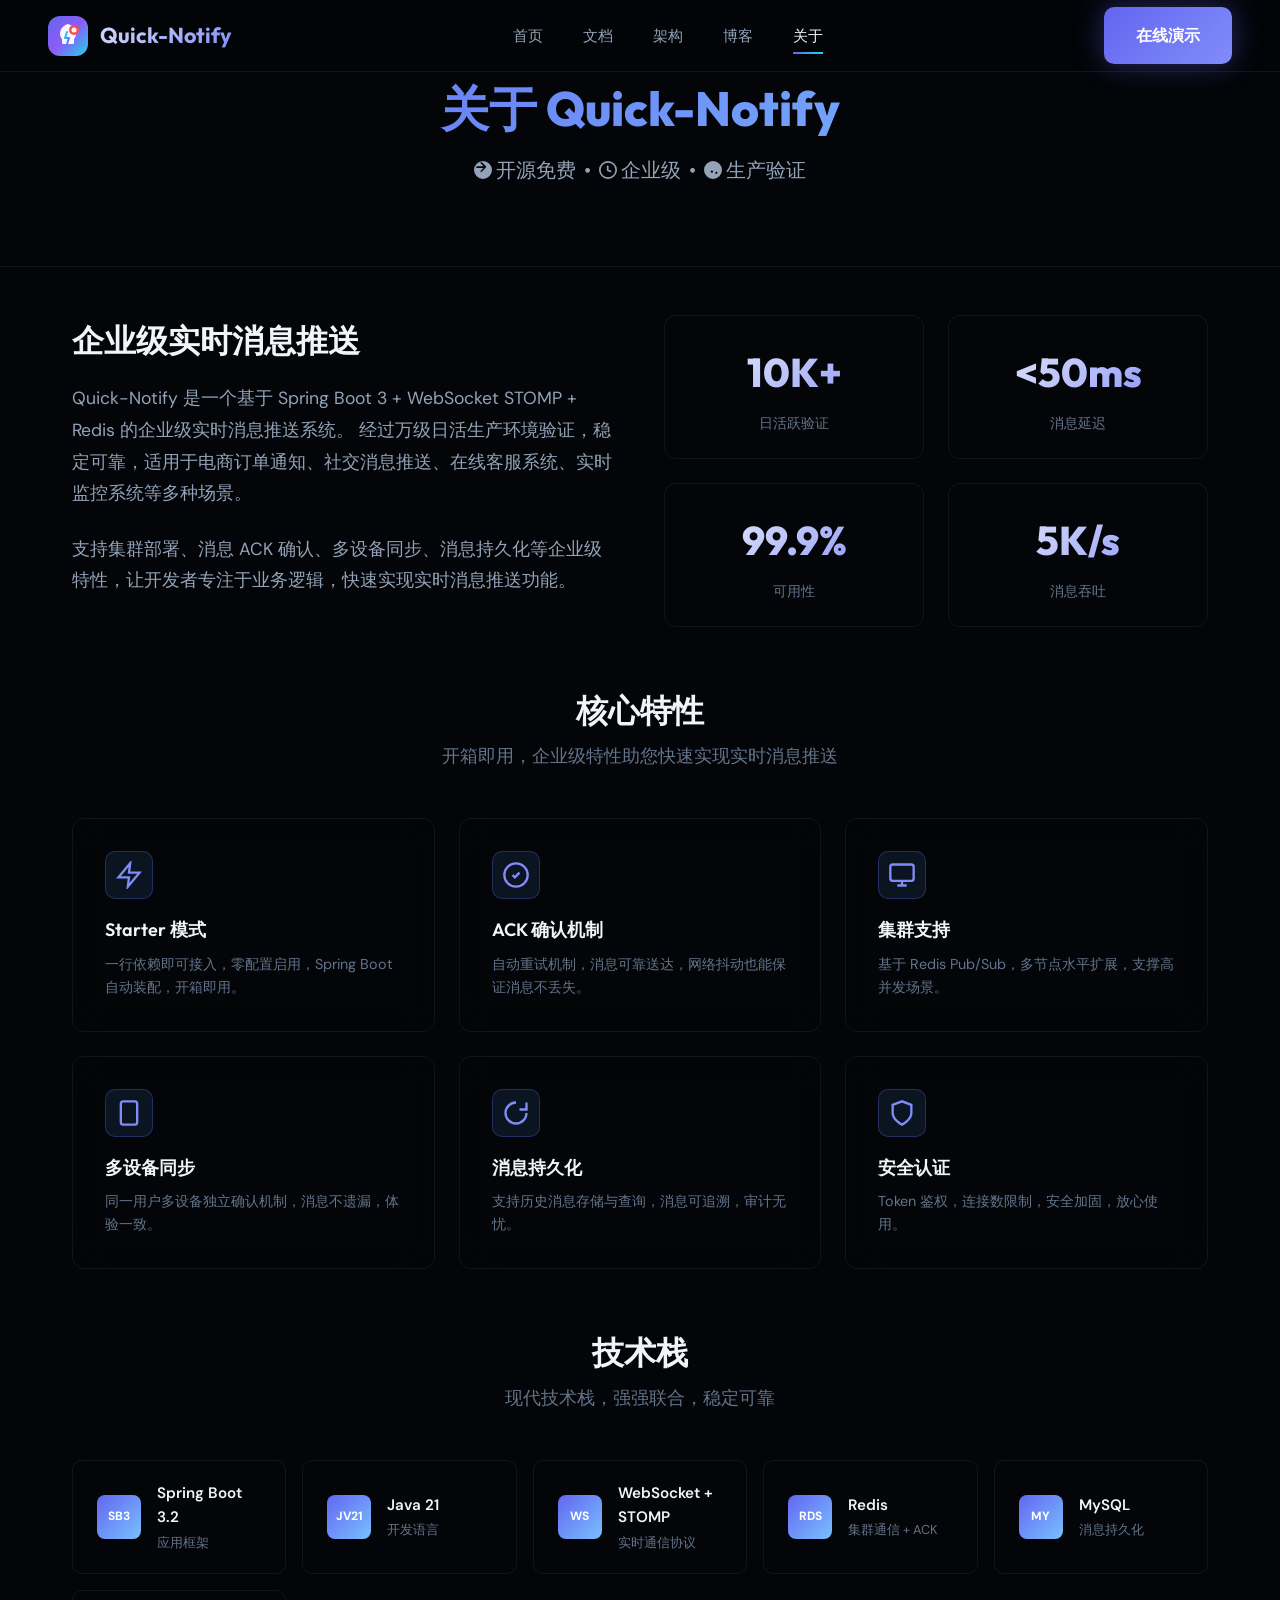
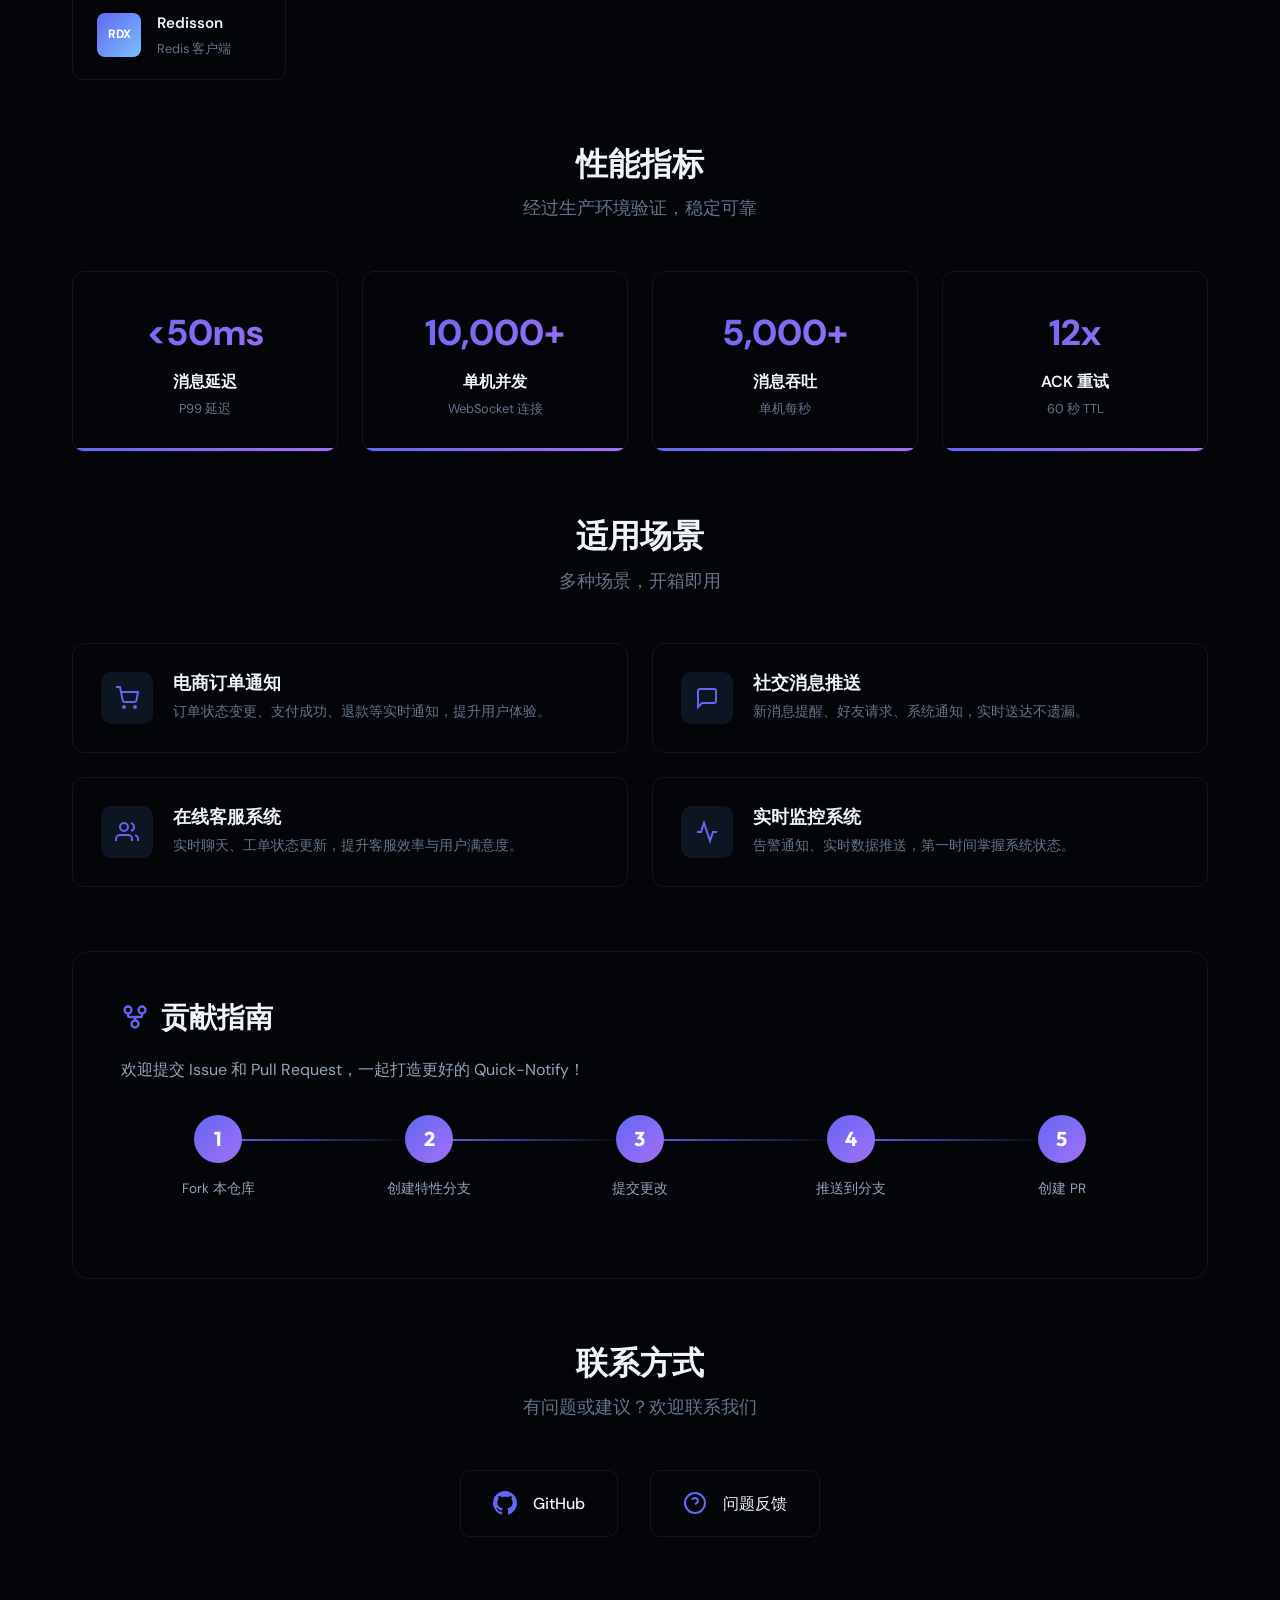
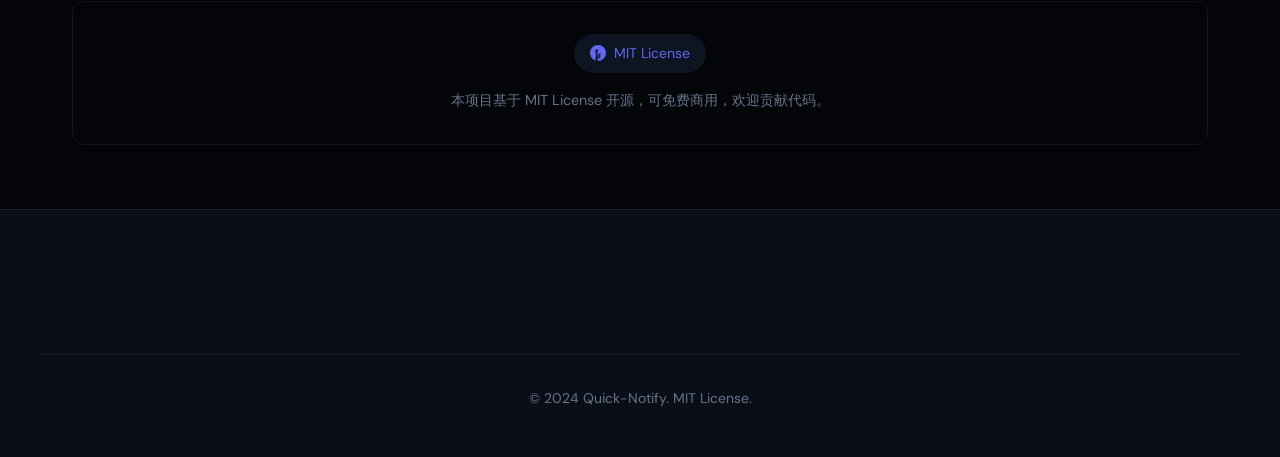
==== commit 12cb8030: "美好website." ====
--- a/website/about.html
+++ b/website/about.html
@@ -7,7 +7,7 @@
     <meta name="description" content="了解 Quick-Notify 项目介绍、技术栈和贡献指南。">
     <link rel="preconnect" href="https://fonts.googleapis.com">
     <link rel="preconnect" href="https://fonts.gstatic.com" crossorigin>
-    <link href="https://fonts.googleapis.com/css2?family=Inter:wght@400;500;600;700;800&display=swap" rel="stylesheet">
+    <link href="https://fonts.googleapis.com/css2?family=Outfit:wght@300;400;500;600;700;800&family=DM+Sans:wght@400;500;600&family=JetBrains+Mono:wght@400;500&display=swap" rel="stylesheet">
     <link rel="stylesheet" href="styles.css">
     <style>
         /* About Page Specific Styles */
@@ -495,9 +495,23 @@
     <!-- Navigation -->
     <nav class="navbar">
         <a href="/" class="nav-brand">
-            <svg viewBox="0 0 32 32" fill="none" xmlns="http://www.w3.org/2000/svg">
-                <rect width="32" height="32" rx="8" fill="#58a6ff"/>
-                <path d="M8 16L14 22L24 10" stroke="white" stroke-width="3" stroke-linecap="round" stroke-linejoin="round"/>
+            <svg viewBox="0 0 40 40" fill="none" xmlns="http://www.w3.org/2000/svg">
+                <defs>
+                    <linearGradient id="logoGrad" x1="0%" y1="0%" x2="100%" y2="100%">
+                        <stop offset="0%" stop-color="#6366f1"/>
+                        <stop offset="50%" stop-color="#8b5cf6"/>
+                        <stop offset="100%" stop-color="#22d3ee"/>
+                    </linearGradient>
+                    <linearGradient id="logoGrad2" x1="0%" y1="0%" x2="100%" y2="100%">
+                        <stop offset="0%" stop-color="#22d3ee"/>
+                        <stop offset="100%" stop-color="#6366f1"/>
+                    </linearGradient>
+                </defs>
+                <rect width="40" height="40" rx="12" fill="url(#logoGrad)"/>
+                <path d="M20 8C20 8 12 10 12 18C12 20 13 22 14 23V26C14 27 14 28 15 28H25C26 28 26 27 26 26V23C27 22 28 20 28 18C28 10 20 8 20 8Z" fill="white" fill-opacity="0.95"/>
+                <circle cx="26" cy="14" r="5" fill="#f85149"/>
+                <circle cx="26" cy="14" r="2.5" fill="white"/>
+                <path d="M19 16L17 22H21L19 28" stroke="url(#logoGrad2)" stroke-width="2" stroke-linecap="round" stroke-linejoin="round"/>
             </svg>
             Quick-Notify
         </a>
@@ -814,13 +828,13 @@
             <p>有问题或建议？欢迎联系我们</p>
         </section>
         <div class="contact-section">
-            <a href="https://github.com/your-repo/quick-notify" class="contact-card" target="_blank">
+            <a href="https://github.com/yangli-stu/quick-notify" class="contact-card" target="_blank">
                 <svg viewBox="0 0 24 24" fill="currentColor">
                     <path d="M12 0c-6.626 0-12 5.373-12 12 0 5.302 3.438 9.8 8.207 11.387.599.111.793-.261.793-.577v-2.234c-3.338.726-4.033-1.416-4.033-1.416-.546-1.387-1.333-1.756-1.333-1.756-1.089-.745.083-.729.083-.729 1.205.084 1.839 1.237 1.839 1.237 1.07 1.834 2.807 1.304 3.492.997.107-.775.418-1.305.762-1.604-2.665-.305-5.467-1.334-5.467-5.931 0-1.311.469-2.381 1.236-3.221-.124-.303-.535-1.524.117-3.176 0 0 1.008-.322 3.301 1.23.957-.266 1.983-.399 3.003-.404 1.02.005 2.047.138 3.006.404 2.291-1.552 3.297-1.23 3.297-1.23.653 1.653.242 2.874.118 3.176.77.84 1.235 1.911 1.235 3.221 0 4.609-2.807 5.624-5.479 5.921.43.372.823 1.102.823 2.222v3.293c0 .319.192.694.801.576 4.765-1.589 8.199-6.086 8.199-11.386 0-6.627-5.373-12-12-12z"/>
                 </svg>
                 <span>GitHub</span>
             </a>
-            <a href="https://github.com/your-repo/quick-notify/issues" class="contact-card" target="_blank">
+            <a href="https://github.com/yangli-stu/quick-notify/issues" class="contact-card" target="_blank">
                 <svg viewBox="0 0 24 24" fill="none" stroke="currentColor" stroke-width="2">
                     <circle cx="12" cy="12" r="10"/>
                     <path d="M9.09 9a3 3 0 0 1 5.83 1c0 2-3 3-3 3"/>
--- a/website/styles.css
+++ b/website/styles.css
@@ -1,25 +1,32 @@
-/* Quick-Notify Website Styles */
-
-/* ========== Variables ========== */
+/* Quick-Notify - Cosmic Dark Design System */
+
+/* ========== Google Fonts ========== */
+@import url('https://fonts.googleapis.com/css2?family=Outfit:wght@300;400;500;600;700;800&family=DM+Sans:wght@400;500;600&display=swap');
+
+/* ========== CSS Variables ========== */
 :root {
-    --primary: #0d1117;
-    --secondary: #161b22;
-    --accent: #58a6ff;
-    --accent-hover: #79b8ff;
-    --text-primary: #c9d1d9;
-    --text-secondary: #8b949e;
-    --text-muted: #6e7681;
-    --border: #30363d;
-    --success: #3fb950;
-    --warning: #d29922;
-    --error: #f85149;
-    --gradient-start: #0d1117;
-    --gradient-end: #161b22;
-    --card-bg: #21262d;
-    --code-bg: #0d1117;
-}
-
-/* ========== Reset ========== */
+    --bg-primary: #030508;
+    --bg-secondary: #0a0e17;
+    --bg-tertiary: #111827;
+    --bg-card: rgba(17, 24, 39, 0.6);
+    --bg-card-hover: rgba(22, 29, 45, 0.8);
+    --accent: #6366f1;
+    --accent-light: #818cf8;
+    --accent-glow: rgba(99, 102, 241, 0.4);
+    --accent-secondary: #22d3ee;
+    --text-primary: #f1f5f9;
+    --text-secondary: #94a3b8;
+    --text-muted: #64748b;
+    --border: rgba(148, 163, 184, 0.1);
+    --border-hover: rgba(148, 163, 184, 0.2);
+    --success: #10b981;
+    --gradient-start: #6366f1;
+    --gradient-end: #22d3ee;
+    --glass-bg: rgba(17, 24, 39, 0.5);
+    --glass-border: rgba(148, 163, 184, 0.1);
+}
+
+/* ========== Reset & Base ========== */
 *, *::before, *::after {
     box-sizing: border-box;
     margin: 0;
@@ -28,24 +35,83 @@
 
 html {
     scroll-behavior: smooth;
+    font-size: 16px;
 }
 
 body {
-    font-family: 'Inter', -apple-system, BlinkMacSystemFont, 'Segoe UI', Roboto, sans-serif;
-    background: linear-gradient(180deg, var(--primary) 0%, var(--secondary) 100%);
+    font-family: 'DM Sans', -apple-system, BlinkMacSystemFont, sans-serif;
+    background: var(--bg-primary);
     color: var(--text-primary);
     line-height: 1.6;
-    min-height: 100vh;
+    overflow-x: hidden;
+    -webkit-font-smoothing: antialiased;
+}
+
+h1, h2, h3, h4, h5, h6 {
+    font-family: 'Outfit', sans-serif;
+    font-weight: 700;
+    line-height: 1.2;
 }
 
 a {
-    color: var(--accent);
+    color: inherit;
     text-decoration: none;
-    transition: color 0.2s;
-}
-
-a:hover {
-    color: var(--accent-hover);
+}
+
+/* ========== Animated Background ========== */
+.bg-grid {
+    position: fixed;
+    top: 0;
+    left: 0;
+    width: 100%;
+    height: 100%;
+    pointer-events: none;
+    z-index: 0;
+    opacity: 0.4;
+}
+
+.bg-gradient-orb {
+    position: fixed;
+    border-radius: 50%;
+    filter: blur(120px);
+    pointer-events: none;
+    z-index: 0;
+    animation: float 20s ease-in-out infinite;
+}
+
+.orb-1 {
+    width: 600px;
+    height: 600px;
+    background: radial-gradient(circle, rgba(99, 102, 241, 0.3) 0%, transparent 70%);
+    top: -200px;
+    right: -100px;
+    animation-delay: 0s;
+}
+
+.orb-2 {
+    width: 500px;
+    height: 500px;
+    background: radial-gradient(circle, rgba(34, 211, 238, 0.2) 0%, transparent 70%);
+    bottom: -100px;
+    left: -150px;
+    animation-delay: -7s;
+}
+
+.orb-3 {
+    width: 400px;
+    height: 400px;
+    background: radial-gradient(circle, rgba(139, 92, 246, 0.2) 0%, transparent 70%);
+    top: 50%;
+    left: 50%;
+    transform: translate(-50%, -50%);
+    animation-delay: -14s;
+}
+
+@keyframes float {
+    0%, 100% { transform: translate(0, 0) scale(1); }
+    25% { transform: translate(30px, -30px) scale(1.05); }
+    50% { transform: translate(-20px, 20px) scale(0.95); }
+    75% { transform: translate(20px, 30px) scale(1.02); }
 }
 
 /* ========== Navigation ========== */
@@ -54,47 +120,49 @@
     top: 0;
     left: 0;
     right: 0;
-    height: 64px;
-    background: rgba(13, 17, 23, 0.95);
-    backdrop-filter: blur(10px);
-    border-bottom: 1px solid var(--border);
+    height: 72px;
     display: flex;
     align-items: center;
     justify-content: space-between;
-    padding: 0 2rem;
+    padding: 0 3rem;
     z-index: 1000;
+    background: rgba(3, 5, 8, 0.8);
+    backdrop-filter: blur(20px);
+    border-bottom: 1px solid var(--border);
+    transition: all 0.3s ease;
 }
 
 .nav-brand {
     display: flex;
     align-items: center;
     gap: 0.75rem;
-    font-size: 1.25rem;
+    font-family: 'Outfit', sans-serif;
+    font-size: 1.35rem;
     font-weight: 700;
-    color: var(--text-primary);
+    background: linear-gradient(135deg, var(--text-primary), var(--accent-light));
+    -webkit-background-clip: text;
+    -webkit-text-fill-color: transparent;
+    background-clip: text;
 }
 
 .nav-brand svg {
-    width: 32px;
-    height: 32px;
+    width: 40px;
+    height: 40px;
 }
 
 .nav-links {
     display: flex;
-    gap: 2rem;
+    gap: 2.5rem;
     list-style: none;
 }
 
 .nav-links a {
+    font-size: 0.9375rem;
+    font-weight: 500;
     color: var(--text-secondary);
-    font-weight: 500;
+    position: relative;
     padding: 0.5rem 0;
-    position: relative;
-}
-
-.nav-links a:hover,
-.nav-links a.active {
-    color: var(--text-primary);
+    transition: color 0.3s ease;
 }
 
 .nav-links a::after {
@@ -104,8 +172,13 @@
     left: 0;
     width: 0;
     height: 2px;
-    background: var(--accent);
-    transition: width 0.2s;
+    background: linear-gradient(90deg, var(--accent), var(--accent-secondary));
+    transition: width 0.3s ease;
+}
+
+.nav-links a:hover,
+.nav-links a.active {
+    color: var(--text-primary);
 }
 
 .nav-links a:hover::after,
@@ -114,18 +187,20 @@
 }
 
 .nav-cta {
-    background: var(--accent);
-    color: var(--primary) !important;
-    padding: 0.5rem 1rem !important;
-    border-radius: 6px;
-}
-
-.nav-cta::after {
-    display: none !important;
+    padding: 0.625rem 1.5rem;
+    background: linear-gradient(135deg, var(--accent), var(--accent-light));
+    color: white;
+    font-family: 'Outfit', sans-serif;
+    font-weight: 600;
+    font-size: 0.9375rem;
+    border-radius: 8px;
+    transition: all 0.3s ease;
+    box-shadow: 0 0 20px var(--accent-glow);
 }
 
 .nav-cta:hover {
-    background: var(--accent-hover);
+    transform: translateY(-2px);
+    box-shadow: 0 4px 30px var(--accent-glow);
 }
 
 /* ========== Hero Section ========== */
@@ -136,57 +211,75 @@
     align-items: center;
     justify-content: center;
     text-align: center;
-    padding: 6rem 2rem 4rem;
+    padding: 8rem 2rem 6rem;
     position: relative;
-    overflow: hidden;
-}
-
-.hero::before {
-    content: '';
-    position: absolute;
-    top: 0;
-    left: 50%;
-    transform: translateX(-50%);
-    width: 800px;
-    height: 800px;
-    background: radial-gradient(circle, rgba(88, 166, 255, 0.1) 0%, transparent 70%);
-    pointer-events: none;
+    z-index: 1;
 }
 
 .hero-badge {
     display: inline-flex;
     align-items: center;
     gap: 0.5rem;
-    background: rgba(88, 166, 255, 0.1);
-    border: 1px solid rgba(88, 166, 255, 0.3);
-    padding: 0.5rem 1rem;
+    padding: 0.5rem 1.25rem;
+    background: var(--glass-bg);
+    border: 1px solid var(--glass-border);
     border-radius: 50px;
     font-size: 0.875rem;
-    color: var(--accent);
+    color: var(--accent-light);
     margin-bottom: 2rem;
-}
-
-.hero-badge svg {
-    width: 16px;
-    height: 16px;
+    backdrop-filter: blur(10px);
+    animation: fadeInUp 0.8s ease forwards;
+    opacity: 0;
+}
+
+.hero-badge .dot {
+    width: 8px;
+    height: 8px;
+    background: var(--success);
+    border-radius: 50%;
+    animation: pulse 2s ease-in-out infinite;
+}
+
+@keyframes pulse {
+    0%, 100% { opacity: 1; transform: scale(1); }
+    50% { opacity: 0.5; transform: scale(1.2); }
 }
 
 .hero-title {
-    font-size: 4rem;
+    font-size: clamp(3rem, 8vw, 5.5rem);
     font-weight: 800;
-    line-height: 1.1;
+    letter-spacing: -0.03em;
     margin-bottom: 1.5rem;
-    background: linear-gradient(135deg, #fff 0%, #8b949e 100%);
+    animation: fadeInUp 0.8s ease 0.1s forwards;
+    opacity: 0;
+}
+
+.hero-title .line {
+    display: block;
+}
+
+.hero-title .gradient {
+    background: linear-gradient(135deg, var(--accent) 0%, var(--accent-secondary) 50%, var(--accent-light) 100%);
     -webkit-background-clip: text;
     -webkit-text-fill-color: transparent;
     background-clip: text;
+    background-size: 200% 200%;
+    animation: gradientShift 5s ease infinite;
+}
+
+@keyframes gradientShift {
+    0%, 100% { background-position: 0% 50%; }
+    50% { background-position: 100% 50%; }
 }
 
 .hero-subtitle {
-    font-size: 1.5rem;
+    font-size: clamp(1.125rem, 2vw, 1.5rem);
     color: var(--text-secondary);
-    max-width: 600px;
-    margin-bottom: 2.5rem;
+    max-width: 700px;
+    margin-bottom: 3rem;
+    line-height: 1.7;
+    animation: fadeInUp 0.8s ease 0.2s forwards;
+    opacity: 0;
 }
 
 .hero-buttons {
@@ -194,49 +287,73 @@
     gap: 1rem;
     flex-wrap: wrap;
     justify-content: center;
+    animation: fadeInUp 0.8s ease 0.3s forwards;
+    opacity: 0;
 }
 
 .btn {
     display: inline-flex;
     align-items: center;
     gap: 0.5rem;
-    padding: 0.875rem 1.5rem;
-    border-radius: 8px;
+    padding: 1rem 2rem;
+    border-radius: 10px;
+    font-family: 'Outfit', sans-serif;
     font-weight: 600;
     font-size: 1rem;
-    transition: all 0.2s;
+    transition: all 0.3s cubic-bezier(0.4, 0, 0.2, 1);
     cursor: pointer;
     border: none;
+    position: relative;
+    overflow: hidden;
 }
 
 .btn-primary {
-    background: var(--accent);
-    color: var(--primary);
+    background: linear-gradient(135deg, var(--accent), var(--accent-light));
+    color: white;
+    box-shadow: 0 0 30px var(--accent-glow);
+}
+
+.btn-primary::before {
+    content: '';
+    position: absolute;
+    top: 0;
+    left: -100%;
+    width: 100%;
+    height: 100%;
+    background: linear-gradient(90deg, transparent, rgba(255,255,255,0.2), transparent);
+    transition: left 0.5s ease;
+}
+
+.btn-primary:hover::before {
+    left: 100%;
 }
 
 .btn-primary:hover {
-    background: var(--accent-hover);
-    transform: translateY(-2px);
-    box-shadow: 0 4px 20px rgba(88, 166, 255, 0.3);
+    transform: translateY(-3px);
+    box-shadow: 0 8px 40px var(--accent-glow);
 }
 
 .btn-secondary {
-    background: var(--card-bg);
+    background: var(--glass-bg);
     color: var(--text-primary);
-    border: 1px solid var(--border);
+    border: 1px solid var(--border-hover);
+    backdrop-filter: blur(10px);
 }
 
 .btn-secondary:hover {
+    background: var(--bg-card-hover);
     border-color: var(--accent);
-    transform: translateY(-2px);
+    transform: translateY(-3px);
 }
 
 .hero-stats {
     display: flex;
-    gap: 3rem;
-    margin-top: 4rem;
-    padding-top: 2rem;
+    gap: 4rem;
+    margin-top: 5rem;
+    padding-top: 3rem;
     border-top: 1px solid var(--border);
+    animation: fadeInUp 0.8s ease 0.4s forwards;
+    opacity: 0;
 }
 
 .stat {
@@ -244,65 +361,106 @@
 }
 
 .stat-value {
-    font-size: 2rem;
-    font-weight: 700;
-    color: var(--accent);
+    font-family: 'Outfit', sans-serif;
+    font-size: 2.5rem;
+    font-weight: 800;
+    background: linear-gradient(135deg, var(--text-primary), var(--accent-light));
+    -webkit-background-clip: text;
+    -webkit-text-fill-color: transparent;
+    background-clip: text;
 }
 
 .stat-label {
-    font-size: 0.875rem;
-    color: var(--text-secondary);
-}
-
-/* ========== Features Section ========== */
+    font-size: 0.9375rem;
+    color: var(--text-muted);
+    margin-top: 0.25rem;
+}
+
+/* ========== Section Base ========== */
 .section {
-    padding: 6rem 2rem;
+    padding: 8rem 2rem;
+    position: relative;
+    z-index: 1;
 }
 
 .section-header {
     text-align: center;
     max-width: 800px;
-    margin: 0 auto 4rem;
+    margin: 0 auto 5rem;
+}
+
+.section-label {
+    display: inline-block;
+    font-family: 'Outfit', sans-serif;
+    font-size: 0.8125rem;
+    font-weight: 600;
+    text-transform: uppercase;
+    letter-spacing: 0.1em;
+    color: var(--accent);
+    margin-bottom: 1rem;
 }
 
 .section-title {
-    font-size: 2.5rem;
-    font-weight: 700;
+    font-size: clamp(2rem, 5vw, 3.5rem);
+    font-weight: 800;
     margin-bottom: 1rem;
+    letter-spacing: -0.02em;
 }
 
 .section-subtitle {
-    font-size: 1.125rem;
+    font-size: 1.25rem;
     color: var(--text-secondary);
 }
 
+/* ========== Features Grid ========== */
 .features-grid {
     display: grid;
-    grid-template-columns: repeat(auto-fit, minmax(300px, 1fr));
+    grid-template-columns: repeat(auto-fit, minmax(340px, 1fr));
     gap: 1.5rem;
     max-width: 1200px;
     margin: 0 auto;
 }
 
 .feature-card {
-    background: var(--card-bg);
-    border: 1px solid var(--border);
-    border-radius: 12px;
+    background: var(--glass-bg);
+    border: 1px solid var(--glass-border);
+    border-radius: 16px;
     padding: 2rem;
-    transition: all 0.3s;
+    backdrop-filter: blur(20px);
+    transition: all 0.4s cubic-bezier(0.4, 0, 0.2, 1);
+    position: relative;
+    overflow: hidden;
+}
+
+.feature-card::before {
+    content: '';
+    position: absolute;
+    top: 0;
+    left: 0;
+    right: 0;
+    height: 1px;
+    background: linear-gradient(90deg, transparent, var(--accent), transparent);
+    opacity: 0;
+    transition: opacity 0.4s ease;
 }
 
 .feature-card:hover {
-    border-color: var(--accent);
-    transform: translateY(-4px);
-    box-shadow: 0 8px 30px rgba(0, 0, 0, 0.3);
+    background: var(--bg-card-hover);
+    border-color: rgba(99, 102, 241, 0.3);
+    transform: translateY(-8px);
+    box-shadow: 0 20px 60px rgba(0, 0, 0, 0.4), 0 0 40px var(--accent-glow);
+}
+
+.feature-card:hover::before {
+    opacity: 1;
 }
 
 .feature-icon {
-    width: 48px;
-    height: 48px;
-    background: rgba(88, 166, 255, 0.1);
-    border-radius: 10px;
+    width: 56px;
+    height: 56px;
+    background: linear-gradient(135deg, rgba(99, 102, 241, 0.2), rgba(34, 211, 238, 0.1));
+    border: 1px solid rgba(99, 102, 241, 0.3);
+    border-radius: 14px;
     display: flex;
     align-items: center;
     justify-content: center;
@@ -310,59 +468,102 @@
 }
 
 .feature-icon svg {
-    width: 24px;
-    height: 24px;
-    color: var(--accent);
+    width: 28px;
+    height: 28px;
+    color: var(--accent-light);
 }
 
 .feature-title {
     font-size: 1.25rem;
-    font-weight: 600;
+    font-weight: 700;
     margin-bottom: 0.75rem;
 }
 
 .feature-desc {
     color: var(--text-secondary);
     font-size: 0.9375rem;
+    line-height: 1.7;
+}
+
+/* ========== Quick Start Section ========== */
+.quick-start {
+    background: linear-gradient(180deg, var(--bg-secondary) 0%, var(--bg-primary) 100%);
+}
+
+.quick-start-grid {
+    display: grid;
+    grid-template-columns: repeat(auto-fit, minmax(300px, 1fr));
+    gap: 2rem;
+    max-width: 1100px;
+    margin: 0 auto;
+}
+
+.quick-start-card {
+    background: var(--glass-bg);
+    border: 1px solid var(--glass-border);
+    border-radius: 20px;
+    padding: 2.5rem;
+    backdrop-filter: blur(20px);
+    transition: all 0.4s ease;
+}
+
+.quick-start-card:hover {
+    border-color: rgba(99, 102, 241, 0.4);
+    transform: translateY(-4px);
+}
+
+.step-number {
+    display: inline-flex;
+    align-items: center;
+    justify-content: center;
+    width: 32px;
+    height: 32px;
+    background: linear-gradient(135deg, var(--accent), var(--accent-light));
+    border-radius: 8px;
+    font-family: 'Outfit', sans-serif;
+    font-weight: 700;
+    font-size: 0.875rem;
+    margin-bottom: 1.25rem;
 }
 
 /* ========== Code Block ========== */
 .code-block {
-    background: var(--code-bg);
+    background: rgba(3, 5, 8, 0.8);
     border: 1px solid var(--border);
     border-radius: 12px;
     overflow: hidden;
-    margin: 2rem 0;
+    margin-top: 1.5rem;
 }
 
 .code-header {
     display: flex;
     align-items: center;
-    justify-content: space-between;
     padding: 0.75rem 1rem;
-    background: rgba(255, 255, 255, 0.05);
+    background: rgba(255, 255, 255, 0.03);
     border-bottom: 1px solid var(--border);
 }
 
+.code-dots {
+    display: flex;
+    gap: 6px;
+}
+
+.code-dots span {
+    width: 12px;
+    height: 12px;
+    border-radius: 50%;
+}
+
+.code-dots span:nth-child(1) { background: #ef4444; }
+.code-dots span:nth-child(2) { background: #f59e0b; }
+.code-dots span:nth-child(3) { background: #22c55e; }
+
 .code-lang {
+    margin-left: auto;
     font-size: 0.75rem;
     color: var(--text-muted);
     text-transform: uppercase;
-}
-
-.code-copy {
-    background: none;
-    border: none;
-    color: var(--text-muted);
-    cursor: pointer;
-    padding: 0.25rem 0.5rem;
-    border-radius: 4px;
-    transition: all 0.2s;
-}
-
-.code-copy:hover {
-    background: rgba(255, 255, 255, 0.1);
-    color: var(--text-primary);
+    letter-spacing: 0.05em;
 }
 
 .code-content {
@@ -372,38 +573,465 @@
 
 .code-content pre {
     margin: 0;
-    font-family: 'Fira Code', 'Monaco', monospace;
-    font-size: 0.875rem;
-    line-height: 1.7;
+    font-family: 'JetBrains Mono', 'Fira Code', monospace;
+    font-size: 0.8125rem;
+    line-height: 1.8;
 }
 
 .code-content code {
     color: var(--text-primary);
 }
 
-.code-content .keyword { color: #ff7b72; }
-.code-content .string { color: #a5d6ff; }
-.code-content .comment { color: #8b949e; }
-.code-content .function { color: #d2a8ff; }
-.code-content .variable { color: #ffa657; }
+.code-content .keyword { color: #c792ea; }
+.code-content .string { color: #c3e88d; }
+.code-content .comment { color: #546e7a; }
+.code-content .function { color: #82aaff; }
+.code-content .variable { color: #f78c6c; }
+.code-content .tag { color: #f07178; }
 
 /* ========== Architecture Section ========== */
 .arch-diagram {
-    background: var(--card-bg);
-    border: 1px solid var(--border);
-    border-radius: 12px;
+    background: var(--glass-bg);
+    border: 1px solid var(--glass-border);
+    border-radius: 20px;
     padding: 2rem;
-    margin: 2rem 0;
+    margin: 3rem auto;
+    max-width: 1000px;
+    backdrop-filter: blur(20px);
+    overflow: hidden;
 }
 
 .arch-diagram svg {
     width: 100%;
+    display: block;
+}
+
+/* ========== Comparison Table ========== */
+.table-wrapper {
+    overflow-x: auto;
+    margin: 2rem 0;
+    border-radius: 16px;
+    border: 1px solid var(--border);
+}
+
+table {
+    width: 100%;
+    border-collapse: collapse;
+    background: var(--glass-bg);
+    backdrop-filter: blur(20px);
+}
+
+th, td {
+    padding: 1.25rem 1.5rem;
+    text-align: left;
+    border-bottom: 1px solid var(--border);
+}
+
+th {
+    font-family: 'Outfit', sans-serif;
+    font-weight: 600;
+    font-size: 0.8125rem;
+    text-transform: uppercase;
+    letter-spacing: 0.05em;
+    color: var(--text-muted);
+    background: rgba(255, 255, 255, 0.02);
+}
+
+tr:last-child td {
+    border-bottom: none;
+}
+
+tr:hover td {
+    background: rgba(99, 102, 241, 0.05);
+}
+
+td:first-child {
+    font-weight: 500;
+}
+
+.check { color: var(--success); }
+.warning { color: var(--warning); }
+.cross { color: var(--error); }
+
+/* ========== CTA Section ========== */
+.cta-section {
+    text-align: center;
+    padding: 10rem 2rem;
+    position: relative;
+}
+
+.cta-section::before {
+    content: '';
+    position: absolute;
+    top: 50%;
+    left: 50%;
+    transform: translate(-50%, -50%);
+    width: 800px;
+    height: 800px;
+    background: radial-gradient(circle, rgba(99, 102, 241, 0.15) 0%, transparent 60%);
+    pointer-events: none;
+}
+
+.cta-title {
+    font-size: clamp(2.5rem, 6vw, 4rem);
+    font-weight: 800;
+    margin-bottom: 1.5rem;
+    letter-spacing: -0.02em;
+}
+
+.cta-subtitle {
+    font-size: 1.25rem;
+    color: var(--text-secondary);
+    margin-bottom: 3rem;
+}
+
+/* ========== Footer ========== */
+.footer {
+    background: var(--bg-secondary);
+    border-top: 1px solid var(--border);
+    padding: 5rem 2rem 3rem;
+    position: relative;
+    z-index: 1;
+}
+
+.footer-content {
+    max-width: 1200px;
+    margin: 0 auto;
+    display: grid;
+    grid-template-columns: 2fr repeat(3, 1fr);
+    gap: 4rem;
+}
+
+.footer-brand p {
+    color: var(--text-secondary);
+    margin-top: 1.25rem;
+    font-size: 0.9375rem;
+    line-height: 1.7;
+    max-width: 300px;
+}
+
+.footer-links h4 {
+    font-family: 'Outfit', sans-serif;
+    font-size: 0.8125rem;
+    font-weight: 600;
+    text-transform: uppercase;
+    letter-spacing: 0.1em;
+    color: var(--text-muted);
+    margin-bottom: 1.25rem;
+}
+
+.footer-links ul {
+    list-style: none;
+}
+
+.footer-links li {
+    margin-bottom: 0.75rem;
+}
+
+.footer-links a {
+    color: var(--text-secondary);
+    font-size: 0.9375rem;
+    transition: color 0.3s ease;
+}
+
+.footer-links a:hover {
+    color: var(--accent-light);
+}
+
+.footer-bottom {
+    max-width: 1200px;
+    margin: 4rem auto 0;
+    padding-top: 2rem;
+    border-top: 1px solid var(--border);
+    text-align: center;
+    color: var(--text-muted);
+    font-size: 0.875rem;
+}
+
+/* ========== Scroll Animations ========== */
+.reveal {
+    opacity: 0;
+    transform: translateY(40px);
+    transition: all 0.8s cubic-bezier(0.4, 0, 0.2, 1);
+}
+
+.reveal.active {
+    opacity: 1;
+    transform: translateY(0);
+}
+
+/* Stagger children */
+.stagger-children > * {
+    opacity: 0;
+    transform: translateY(30px);
+    transition: all 0.6s cubic-bezier(0.4, 0, 0.2, 1);
+}
+
+.stagger-children.active > *:nth-child(1) { transition-delay: 0s; opacity: 1; transform: translateY(0); }
+.stagger-children.active > *:nth-child(2) { transition-delay: 0.1s; opacity: 1; transform: translateY(0); }
+.stagger-children.active > *:nth-child(3) { transition-delay: 0.2s; opacity: 1; transform: translateY(0); }
+.stagger-children.active > *:nth-child(4) { transition-delay: 0.3s; opacity: 1; transform: translateY(0); }
+.stagger-children.active > *:nth-child(5) { transition-delay: 0.4s; opacity: 1; transform: translateY(0); }
+.stagger-children.active > *:nth-child(6) { transition-delay: 0.5s; opacity: 1; transform: translateY(0); }
+
+@keyframes fadeInUp {
+    from {
+        opacity: 0;
+        transform: translateY(30px);
+    }
+    to {
+        opacity: 1;
+        transform: translateY(0);
+    }
+}
+
+/* ========== Responsive ========== */
+@media (max-width: 1024px) {
+    .footer-content {
+        grid-template-columns: 1fr 1fr;
+        gap: 3rem;
+    }
+}
+
+@media (max-width: 768px) {
+    .navbar {
+        padding: 0 1.5rem;
+    }
+
+    .nav-links {
+        display: none;
+    }
+
+    .hero-stats {
+        flex-direction: column;
+        gap: 2rem;
+    }
+
+    .features-grid {
+        grid-template-columns: 1fr;
+    }
+
+    .footer-content {
+        grid-template-columns: 1fr;
+        gap: 2rem;
+    }
+
+    .section {
+        padding: 5rem 1.5rem;
+    }
+}
+
+/* ========== Utility ========== */
+.container {
+    max-width: 1200px;
+    margin: 0 auto;
+    padding: 0 2rem;
+}
+
+.text-gradient {
+    background: linear-gradient(135deg, var(--accent), var(--accent-secondary));
+    -webkit-background-clip: text;
+    -webkit-text-fill-color: transparent;
+    background-clip: text;
+}
+
+/* ========== Docs Page Styles ========== */
+.docs-layout {
+    display: grid;
+    grid-template-columns: 260px 1fr;
+    gap: 3rem;
+    max-width: 1200px;
+    margin: 0 auto;
+    padding: 2rem;
+}
+
+.docs-sidebar {
+    position: sticky;
+    top: 100px;
+    height: fit-content;
+    padding: 1.5rem;
+    background: var(--glass-bg);
+    border: 1px solid var(--glass-border);
+    border-radius: 16px;
+    backdrop-filter: blur(20px);
+}
+
+.docs-nav {
+    list-style: none;
+}
+
+.docs-nav li {
+    margin-bottom: 0.25rem;
+}
+
+.docs-nav a {
+    display: block;
+    padding: 0.625rem 1rem;
+    color: var(--text-secondary);
+    font-size: 0.9375rem;
+    border-radius: 8px;
+    transition: all 0.3s ease;
+}
+
+.docs-nav a:hover {
+    background: rgba(99, 102, 241, 0.1);
+    color: var(--text-primary);
+}
+
+.docs-nav a.active {
+    background: linear-gradient(135deg, rgba(99, 102, 241, 0.2), rgba(34, 211, 238, 0.1));
+    color: var(--accent-light);
+    border-left: 3px solid var(--accent);
+}
+
+.docs-content {
     max-width: 800px;
-    display: block;
+}
+
+.docs-section {
+    margin-bottom: 4rem;
+    padding: 2rem;
+    background: var(--glass-bg);
+    border: 1px solid var(--glass-border);
+    border-radius: 16px;
+    backdrop-filter: blur(20px);
+}
+
+.docs-section h2 {
+    font-family: 'Outfit', sans-serif;
+    font-size: 1.75rem;
+    font-weight: 700;
+    margin-bottom: 1.5rem;
+    padding-bottom: 1rem;
+    border-bottom: 1px solid var(--border);
+    color: var(--text-primary);
+}
+
+.docs-section h3 {
+    font-family: 'Outfit', sans-serif;
+    font-size: 1.25rem;
+    font-weight: 600;
+    margin: 2rem 0 1rem;
+    color: var(--text-primary);
+}
+
+.docs-section p {
+    color: var(--text-secondary);
+    margin-bottom: 1rem;
+    line-height: 1.8;
+}
+
+.docs-section ul {
+    list-style: none;
+    margin-bottom: 1.5rem;
+}
+
+.docs-section ul li {
+    padding: 0.5rem 0;
+    padding-left: 1.5rem;
+    position: relative;
+    color: var(--text-secondary);
+}
+
+.docs-section ul li::before {
+    content: '→';
+    position: absolute;
+    left: 0;
+    color: var(--accent-light);
+}
+
+/* ========== Demo Page Styles ========== */
+.demo-container {
+    max-width: 1000px;
     margin: 0 auto;
-}
-
-/* ========== Blog ========== */
+    padding: 2rem;
+}
+
+.demo-panel {
+    background: var(--glass-bg);
+    border: 1px solid var(--glass-border);
+    border-radius: 16px;
+    overflow: hidden;
+    margin-bottom: 2rem;
+    backdrop-filter: blur(20px);
+}
+
+.demo-header {
+    display: flex;
+    align-items: center;
+    justify-content: space-between;
+    padding: 1rem 1.5rem;
+    background: rgba(255, 255, 255, 0.03);
+    border-bottom: 1px solid var(--border);
+}
+
+.demo-title {
+    font-family: 'Outfit', sans-serif;
+    font-weight: 600;
+}
+
+.demo-body {
+    padding: 1.5rem;
+}
+
+.demo-controls {
+    display: flex;
+    gap: 1rem;
+    flex-wrap: wrap;
+    margin-bottom: 1.5rem;
+}
+
+.demo-controls input {
+    flex: 1;
+    min-width: 200px;
+    padding: 0.875rem 1rem;
+    background: rgba(3, 5, 8, 0.8);
+    border: 1px solid var(--border);
+    border-radius: 8px;
+    color: var(--text-primary);
+    font-size: 0.9375rem;
+    font-family: 'DM Sans', sans-serif;
+}
+
+.demo-controls input:focus {
+    outline: none;
+    border-color: var(--accent);
+}
+
+.demo-messages {
+    height: 400px;
+    overflow-y: auto;
+    background: rgba(3, 5, 8, 0.8);
+    border: 1px solid var(--border);
+    border-radius: 8px;
+    padding: 1rem;
+    font-family: 'JetBrains Mono', monospace;
+    font-size: 0.875rem;
+}
+
+.message {
+    padding: 0.75rem;
+    border-radius: 8px;
+    margin-bottom: 0.75rem;
+}
+
+.message.sent {
+    background: rgba(99, 102, 241, 0.15);
+    border-left: 3px solid var(--accent);
+}
+
+.message.received {
+    background: rgba(34, 211, 238, 0.1);
+    border-left: 3px solid var(--accent-secondary);
+}
+
+.message .time {
+    color: var(--text-muted);
+    font-size: 0.75rem;
+    margin-bottom: 0.25rem;
+}
+
+/* ========== Blog Page Styles ========== */
 .blog-grid {
     display: grid;
     grid-template-columns: repeat(auto-fit, minmax(350px, 1fr));
@@ -413,23 +1041,24 @@
 }
 
 .blog-card {
-    background: var(--card-bg);
-    border: 1px solid var(--border);
-    border-radius: 12px;
+    background: var(--glass-bg);
+    border: 1px solid var(--glass-border);
+    border-radius: 16px;
     overflow: hidden;
-    transition: all 0.3s;
+    transition: all 0.4s ease;
+    backdrop-filter: blur(20px);
 }
 
 .blog-card:hover {
-    border-color: var(--accent);
-    transform: translateY(-4px);
+    border-color: rgba(99, 102, 241, 0.4);
+    transform: translateY(-8px);
+    box-shadow: 0 20px 60px rgba(0, 0, 0, 0.4);
 }
 
 .blog-image {
     width: 100%;
     height: 200px;
-    background: linear-gradient(135deg, var(--accent) 0%, #1f6feb 100%);
-    opacity: 0.8;
+    background: linear-gradient(135deg, var(--accent) 0%, var(--accent-secondary) 100%);
 }
 
 .blog-content {
@@ -446,306 +1075,63 @@
 }
 
 .blog-tag {
-    background: rgba(88, 166, 255, 0.1);
-    color: var(--accent);
-    padding: 0.25rem 0.5rem;
-    border-radius: 4px;
+    background: rgba(99, 102, 241, 0.15);
+    color: var(--accent-light);
+    padding: 0.25rem 0.75rem;
+    border-radius: 6px;
     font-size: 0.75rem;
+    font-weight: 500;
 }
 
 .blog-title {
+    font-family: 'Outfit', sans-serif;
     font-size: 1.25rem;
     font-weight: 600;
     margin-bottom: 0.75rem;
     line-height: 1.4;
+    color: var(--text-primary);
 }
 
 .blog-excerpt {
     color: var(--text-secondary);
     font-size: 0.9375rem;
     margin-bottom: 1rem;
-}
-
-/* ========== Docs ========== */
-.docs-layout {
-    display: grid;
-    grid-template-columns: 250px 1fr;
-    gap: 2rem;
-    max-width: 1200px;
-    margin: 0 auto;
-    padding: 2rem;
-}
-
-.docs-sidebar {
-    position: sticky;
-    top: 80px;
-    height: fit-content;
-}
-
-.docs-nav {
-    list-style: none;
-}
-
-.docs-nav > li {
-    margin-bottom: 0.5rem;
-}
-
-.docs-nav a {
-    display: block;
-    padding: 0.5rem 1rem;
-    color: var(--text-secondary);
-    border-radius: 6px;
-    transition: all 0.2s;
-}
-
-.docs-nav a:hover {
-    background: rgba(255, 255, 255, 0.05);
-    color: var(--text-primary);
-}
-
-.docs-nav a.active {
-    background: rgba(88, 166, 255, 0.1);
-    color: var(--accent);
-}
-
-.docs-content {
-    max-width: 800px;
-}
-
-.docs-section {
-    margin-bottom: 3rem;
-}
-
-.docs-section h2 {
-    font-size: 1.75rem;
-    font-weight: 700;
-    margin-bottom: 1rem;
-    padding-bottom: 0.5rem;
-    border-bottom: 1px solid var(--border);
-}
-
-.docs-section h3 {
-    font-size: 1.25rem;
-    font-weight: 600;
-    margin: 1.5rem 0 1rem;
-}
-
-.docs-section p {
-    color: var(--text-secondary);
-    margin-bottom: 1rem;
-}
-
-.docs-section ul {
-    list-style: none;
-    margin-bottom: 1rem;
-}
-
-.docs-section ul li {
-    padding: 0.5rem 0;
-    padding-left: 1.5rem;
-    position: relative;
-    color: var(--text-secondary);
-}
-
-.docs-section ul li::before {
-    content: '→';
-    position: absolute;
-    left: 0;
-    color: var(--accent);
-}
-
-/* ========== Table ========== */
-.table-wrapper {
-    overflow-x: auto;
-    margin: 1.5rem 0;
-}
-
-table {
-    width: 100%;
-    border-collapse: collapse;
-    background: var(--card-bg);
-    border-radius: 8px;
-    overflow: hidden;
-}
-
-th, td {
-    padding: 1rem;
-    text-align: left;
-    border-bottom: 1px solid var(--border);
-}
-
-th {
-    background: rgba(255, 255, 255, 0.05);
-    font-weight: 600;
-    font-size: 0.875rem;
-    text-transform: uppercase;
-    color: var(--text-muted);
-}
-
-tr:last-child td {
-    border-bottom: none;
-}
-
-tr:hover td {
-    background: rgba(255, 255, 255, 0.02);
-}
-
-/* ========== Footer ========== */
-.footer {
-    background: var(--secondary);
-    border-top: 1px solid var(--border);
-    padding: 4rem 2rem;
-    margin-top: 4rem;
-}
-
-.footer-content {
-    max-width: 1200px;
-    margin: 0 auto;
-    display: grid;
-    grid-template-columns: 2fr 1fr 1fr 1fr;
-    gap: 3rem;
-}
-
-.footer-brand {
-    max-width: 300px;
-}
-
-.footer-brand p {
-    color: var(--text-secondary);
-    margin-top: 1rem;
-    font-size: 0.9375rem;
-}
-
-.footer-links h4 {
-    font-size: 0.875rem;
-    text-transform: uppercase;
-    color: var(--text-muted);
-    margin-bottom: 1rem;
-}
-
-.footer-links ul {
-    list-style: none;
-}
-
-.footer-links li {
-    margin-bottom: 0.5rem;
-}
-
-.footer-links a {
-    color: var(--text-secondary);
-    font-size: 0.9375rem;
-}
-
-.footer-links a:hover {
-    color: var(--accent);
-}
-
-.footer-bottom {
-    max-width: 1200px;
-    margin: 3rem auto 0;
-    padding-top: 2rem;
-    border-top: 1px solid var(--border);
-    text-align: center;
-    color: var(--text-muted);
-    font-size: 0.875rem;
-}
-
-/* ========== Demo ========== */
-.demo-container {
-    max-width: 1000px;
-    margin: 0 auto;
-    padding: 2rem;
-}
-
-.demo-panel {
-    background: var(--card-bg);
-    border: 1px solid var(--border);
-    border-radius: 12px;
-    overflow: hidden;
-    margin-bottom: 2rem;
-}
-
-.demo-header {
-    display: flex;
-    align-items: center;
-    justify-content: space-between;
-    padding: 1rem 1.5rem;
-    background: rgba(255, 255, 255, 0.05);
-    border-bottom: 1px solid var(--border);
-}
-
-.demo-title {
-    font-weight: 600;
-}
-
-.demo-body {
-    padding: 1.5rem;
-}
-
-.demo-controls {
-    display: flex;
-    gap: 1rem;
-    flex-wrap: wrap;
-    margin-bottom: 1.5rem;
-}
-
-.demo-controls input {
-    flex: 1;
-    min-width: 200px;
-    padding: 0.75rem 1rem;
-    background: var(--code-bg);
-    border: 1px solid var(--border);
-    border-radius: 6px;
-    color: var(--text-primary);
-    font-size: 0.9375rem;
-}
-
-.demo-controls input:focus {
-    outline: none;
-    border-color: var(--accent);
-}
-
-.demo-messages {
-    height: 400px;
-    overflow-y: auto;
-    background: var(--code-bg);
-    border: 1px solid var(--border);
-    border-radius: 8px;
-    padding: 1rem;
-    font-family: 'Fira Code', monospace;
-    font-size: 0.875rem;
-}
-
-.message {
-    padding: 0.5rem;
-    border-radius: 4px;
-    margin-bottom: 0.5rem;
-}
-
-.message.sent {
-    background: rgba(88, 166, 255, 0.1);
-    border-left: 3px solid var(--accent);
-}
-
-.message.received {
-    background: rgba(63, 185, 80, 0.1);
-    border-left: 3px solid var(--success);
-}
-
-.message .time {
-    color: var(--text-muted);
-    font-size: 0.75rem;
-}
-
-/* ========== About ========== */
+    line-height: 1.7;
+}
+
+/* ========== About Page Styles ========== */
 .about-hero {
     text-align: center;
-    padding: 4rem 2rem;
+    padding: 6rem 2rem;
+}
+
+.about-hero .subtitle {
+    display: flex;
+    align-items: center;
+    justify-content: center;
+    gap: 0.5rem;
+    margin-top: 1rem;
+    color: var(--text-muted);
+    font-size: 0.9375rem;
 }
 
 .about-content {
     max-width: 800px;
     margin: 0 auto;
+}
+
+.about-content p {
+    color: var(--text-secondary);
+    line-height: 1.8;
+    margin-bottom: 1.5rem;
+}
+
+.about-content h2 {
+    font-family: 'Outfit', sans-serif;
+    font-size: 1.75rem;
+    font-weight: 700;
+    margin: 3rem 0 1.5rem;
+    color: var(--text-primary);
 }
 
 .team-grid {
@@ -757,23 +1143,28 @@
 
 .team-member {
     text-align: center;
+    padding: 2rem;
+    background: var(--glass-bg);
+    border: 1px solid var(--glass-border);
+    border-radius: 16px;
+    backdrop-filter: blur(20px);
 }
 
 .team-avatar {
-    width: 120px;
-    height: 120px;
+    width: 100px;
+    height: 100px;
     border-radius: 50%;
-    background: var(--card-bg);
-    border: 2px solid var(--border);
+    background: linear-gradient(135deg, var(--accent), var(--accent-secondary));
     margin: 0 auto 1rem;
     display: flex;
     align-items: center;
     justify-content: center;
-    font-size: 2rem;
-    color: var(--accent);
+    font-size: 2.5rem;
+    color: white;
 }
 
 .team-name {
+    font-family: 'Outfit', sans-serif;
     font-weight: 600;
     margin-bottom: 0.25rem;
 }
@@ -783,59 +1174,17 @@
     font-size: 0.875rem;
 }
 
-/* ========== Responsive ========== */
-@media (max-width: 768px) {
-    .hero-title {
-        font-size: 2.5rem;
-    }
-
-    .hero-stats {
-        flex-direction: column;
-        gap: 1.5rem;
-    }
-
-    .nav-links {
-        display: none;
-    }
-
+/* ========== Docs Responsive ========== */
+@media (max-width: 900px) {
     .docs-layout {
         grid-template-columns: 1fr;
     }
 
-    .footer-content {
-        grid-template-columns: 1fr 1fr;
+    .docs-sidebar {
+        position: static;
     }
 
-    .features-grid,
     .blog-grid {
         grid-template-columns: 1fr;
     }
 }
-
-/* ========== Animations ========== */
-@keyframes fadeIn {
-    from { opacity: 0; transform: translateY(20px); }
-    to { opacity: 1; transform: translateY(0); }
-}
-
-.hero > * {
-    animation: fadeIn 0.6s ease-out forwards;
-}
-
-.hero > *:nth-child(2) { animation-delay: 0.1s; }
-.hero > *:nth-child(3) { animation-delay: 0.2s; }
-.hero > *:nth-child(4) { animation-delay: 0.3s; }
-.hero > *:nth-child(5) { animation-delay: 0.4s; }
-
-/* ========== Utility ========== */
-.container {
-    max-width: 1200px;
-    margin: 0 auto;
-    padding: 0 2rem;
-}
-
-.text-center { text-align: center; }
-.mt-2 { margin-top: 2rem; }
-.mt-4 { margin-top: 4rem; }
-.mb-2 { margin-bottom: 2rem; }
-.mb-4 { margin-bottom: 4rem; }
